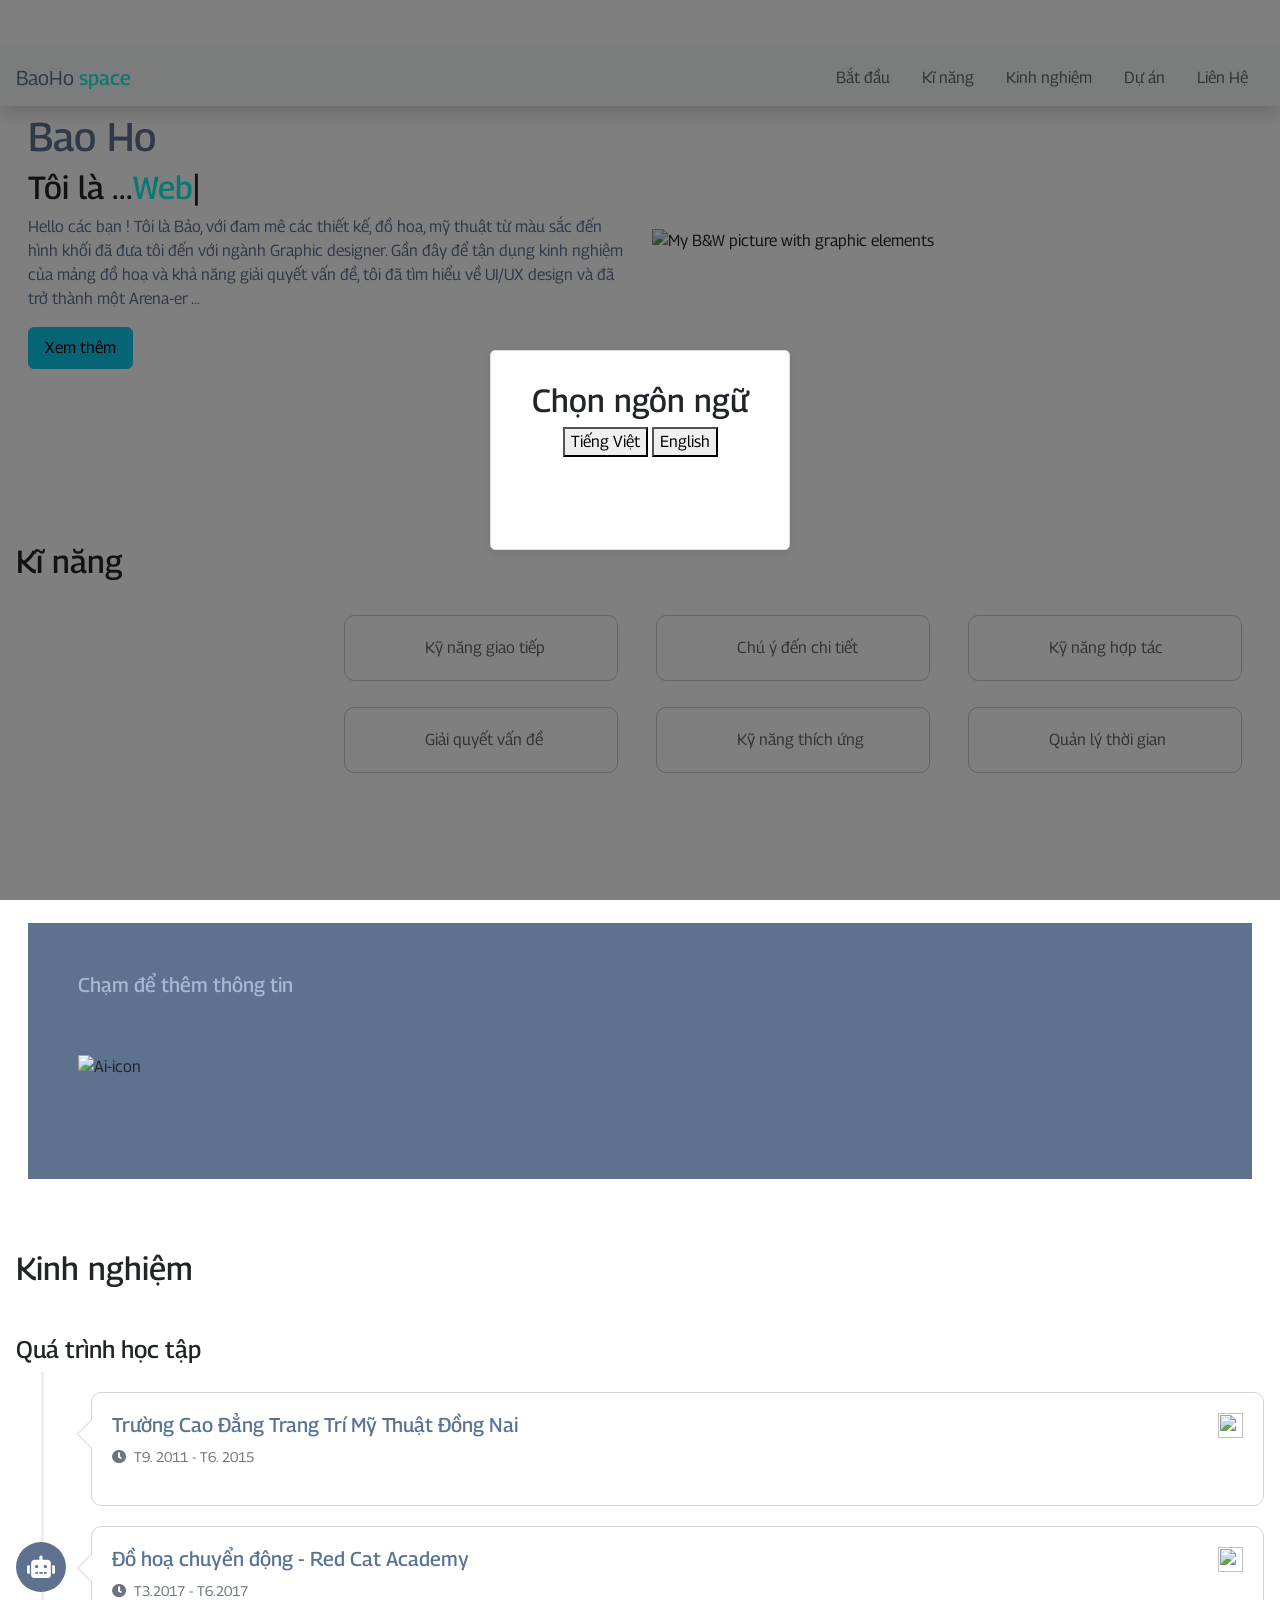
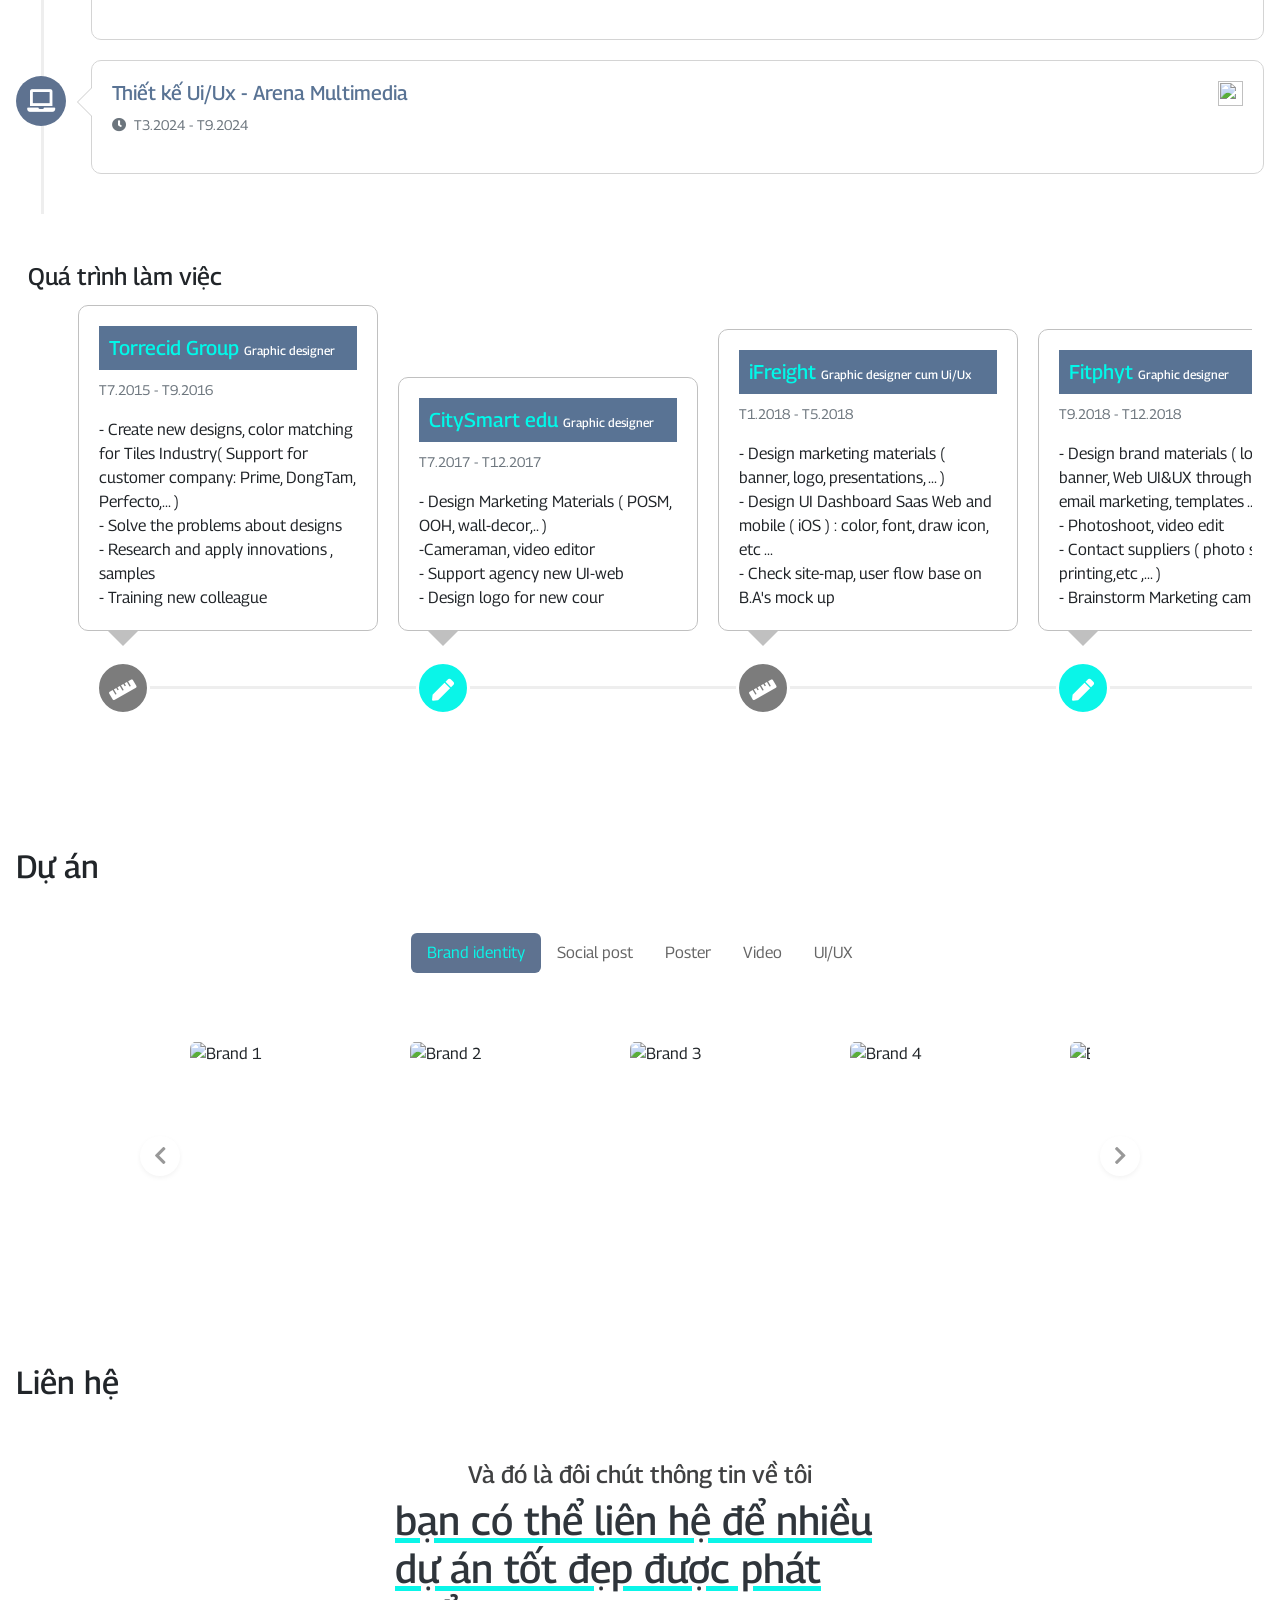
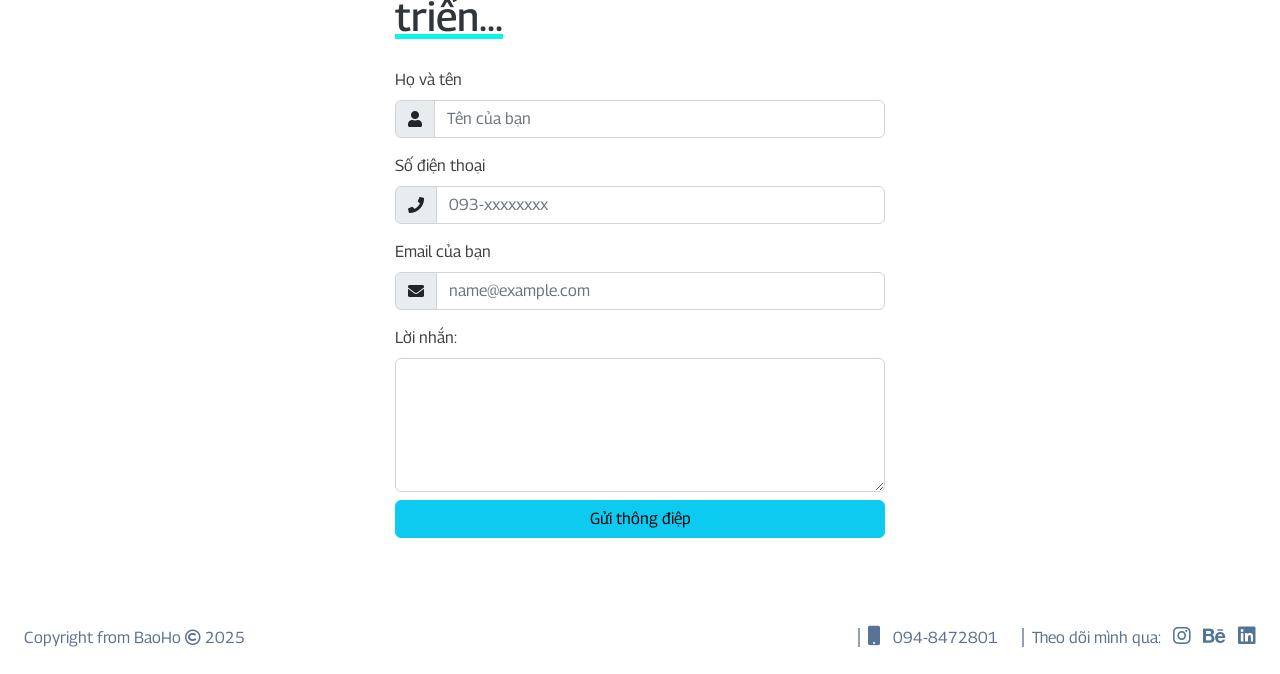
==== vi/index.html @ de410495 "Add files via upload" ====
<!doctype html>
<html>
<head>
<meta charset="UTF-8">
<title>BaoHo-Porfolio</title>
	<meta name="viewport" content="width=device-width, initial-scale=1">
	<link rel="stylesheet" href="/css/all.min.css">
	<link rel="stylesheet" href="/css/bootstrap.css">
	<link rel="stylesheet" href="/css/style-11.css">
	<link rel="stylesheet" href="/css/aos.css">
	<link rel="preconnect" href="https://fonts.googleapis.com">
<link rel="preconnect" href="https://fonts.gstatic.com" crossorigin>
<link href="https://fonts.googleapis.com/css2?family=Georama:ital,wght@0,100..900;1,100..900&display=swap" rel="stylesheet">
	<script src="js/bootstrap.bundle.min.js"></script>
	
</head>

<body style="padding-top:50px">
	<!---Pop-up Language--->
	<div id="language-popup-overlay" style="position: fixed; top: 0; left: 0; width: 100%; height: 100%; background-color: rgba(0, 0, 0, 0.5); z-index: 999; display:none;"></div>
	<div id="language-popup">
  <h2>Chọn ngôn ngữ</h2>
  <button onclick="loadContent('vi')">Tiếng Việt</button>
<button onclick="loadContent('en')">English</button>
</div>
 
	<div id="loading-animation" style="position: fixed; top: 50%; left: 50%; transform: translate(-50%, -50%); background-color: white; padding: 20px; border: 1px solid #ccc; box-shadow: 0 0 10px rgba(0, 0, 0, 0.2); z-index: 1001; display: none;">
    <img id="loading-media" src="video/Test-character-hi.gif" alt="Loading...">
  </div>
	
	<!---Phần Spyscrool--->
	<div id="main-content">
		<nav id="navbar-example2" class="navbar bg-light px-3 mb-3 fixed-top shadow">
  <a class="navbar-brand text-primary" href="#">BaoHo <span class="georama text-info">space</span></a>
  <ul class="nav nav-pills">
    <li class="nav-item">
      <a class="nav-link" href="#scrollspyHeading1">Bắt đầu</a>
    </li>
    <li class="nav-item">
      <a class="nav-link" href="#scrollspyHeading2">Kĩ năng</a>
    </li>
	   <li class="nav-item">
      <a class="nav-link" href="#scrollspyHeading3">Kinh nghiệm</a>
    </li> <li class="nav-item">
      <a class="nav-link" href="#scrollspyHeading4">Dự án</a>
    </li> <li class="nav-item">
      <a class="nav-link" href="#scrollspyHeading5">Liên Hệ</a>
    </li>
    
  </ul>
</nav>
<div data-bs-spy="scroll" data-bs-target="#navbar-example2" data-bs-root-margin="0px 0px -40%" data-bs-smooth-scroll="true" class="scrollspy-example bg-body-tertiary p-3 rounded-2" tabindex="0">
  <h2 id="scrollspyHeading1">Bắt đầu</h2>
  <section class="gt">
	<div class="container-fluid">
	 <div class="row d-flex align-items-center">
		
		 <div class="col-12 col-sm-12 col-md-6 col-lg-6 col-xl-6 intro">
		 <h1 class="text-primary">Bao Ho</h1>
			<h2><span class="georama">Tôi là ...</span><span class="element text-info"></span></h2>
			<p class="text-primary">Hello các bạn ! Tôi là Bảo, với đam mê các thiết kế, đồ hoạ, mỹ thuật từ màu sắc đến hình khối đã đưa tôi đến với ngành Graphic designer. Gần đây để tận dụng kinh nghiệm của mảng đồ hoạ và khả năng giải quyết vấn đề, tôi đã tìm hiểu về UI/UX design và đã trở thành một Arena-er ...&nbsp;</p>
			<button id="demo" class="btn btn-info px-3 py-2 ">Xem thêm</button>
			 <button id="demo1" class="btn btn-primary hide">
  <span class="spinner-border spinner-border-sm"></span>
  Chờ chút ... xíuuuu!
</button>
		 </div>
		 
		  <div class="col-12 col-sm-12 col-md-6 col-lg-6 col-xl-6">
		 <img id="myAva" src="../images/My avatar.png" alt="My B&W picture with graphic elements" class="img-fluid">
		 </div>
		
		
		</div> 
	 </div>
	 
	</section>
 
<h2 id="scrollspyHeading2">Kĩ năng</h2>
  <section class="bg-">
	<div class="container-fluid">
	  <div class="row">
	  <div class="col-12 col-sm-12 col-md-3 col-lg-3 col-xl-3">
		  <div class="knm-icon">
		  <img src="../images/SVG/KyNangMem-1_1@2x.png" alt="" style="position: absolute;left: 60px; margin-top:50px; z-index:100"  class="ani1">
		  <img src="../images/SVG/KyNangMem-2@2x.png" alt="" style="position: absolute; left:40px;margin-top:20px; z-index:90" class="ani2">
		<img src="../images/SVG/KyNangMem-3@2x.png" alt="" style="position: absolute; left:30px; margin-top:10px; z-index:80" class="ani3">
			  <img src="../images/SVG/KyNangMem-4@2x.png" alt="" style="position: absolute; left:20px; z-index:70" class="ani4"> 
		  </div>
		  </div>
		 <div class="col-12 col-sm-12 col-md-9 col-lg-9 col-xl-9">
		 <div class="row skill">
			 <div class="col-6 col-sm-6 col-md-4 col-lg-4 col-xl-4 pt-3 ps-3">
		
			<div class="soft1">
			<img src="../images/SVG/icons8-communication-100.png" alt="" style=" width:60px; padding-right:20px"> 
			<p> Kỹ năng giao tiếp</p>
			 </div>
	  </div>
		
			 <div class="col-6 col-sm-6 col-md-4 col-lg-4 col-xl-4 pt-3 ps-3">
		
			<div class="soft1">
			<img src="../images/SVG/icons8-more-details-100.png" alt="" style=" width:60px; height:auto; padding-right:20px"> 
			<p> Chú ý đến chi tiết</p>
			 </div>
	  </div>
	 
		 <div class="col-6 col-sm-6 col-md-4 col-lg-4 col-xl-4 pt-3 ps-3">
		
			<div class="soft1">
			<img src="../images/SVG/icons8-collaboration-100.png" alt="" style=" width:60px; height:auto; padding-right:20px"> 
			<p> Kỹ năng hợp tác</p>
			 </div>
	  </div>
		
			 	 <div class="col-6 col-sm-6 col-md-4 col-lg-4 col-xl-4 pt-3 ps-3">
		
			<div class="soft1">
			<img src="../images/SVG/icons8-problem-solving-skills-100.png" alt="" style=" width:60px; height:auto; padding-right:20px"> 
			<p> Giải quyết vấn đề</p>
			 </div>
	  </div>
		
			 	 <div class="col-6 col-sm-6 col-md-4 col-lg-4 col-xl-4 pt-3 ps-3">
		
			<div class="soft1">
			<img src="../images/SVG/icons8-update-100.png" alt="" style=" width:60px; height:auto; padding-right:20px"> 
			<p> Kỹ năng thích ứng</p>
			 </div>
	  </div>
		
			 	 <div class="col-6 col-sm-6 col-md-4 col-lg-4 col-xl-4 pt-3 ps-3">
		
			<div class="soft1">
			<img src="../images/SVG/icons8-time-management-100.png" alt="" style=" width:60px; height:auto; padding-right:20px"> 
			<p> Quản lý thời gian</p>
			 </div>
	  </div>
	  </div>
	  </div>
		</div>
		
		 
		<div class="knc-icon">
	<img src="../images/SVG/Knc-1.png" alt="" style="position:absolute; right:60px; z-index:100; margin-top:50px" class="ani5">
			 <img src="../images/SVG/Knc-2.png" alt="" style="position:absolute; right:50px; z-index:90; margin-top:20px" class="ani6">
			<img src="../images/SVG/Knc-3.png" alt="" style="position:absolute; right:40px; z-index:80; margin-top:10px" class="ani7">
			<img src="../images/SVG/Knc-4.png" alt="" style="position:absolute; right:30px; z-index:70;" class="ani8">
			</div>
		
		<div class="bg-primary hardskill">
		<div class="row knc6">
	<h5 style="color:#A6B9D1">Chạm để thêm thông tin</h5>
			
			<div class="col-12 col-sm-6 col-md-4 col-lg-4 col-xl-2">
			<div class="knc-1">
				<img src="../images/SVG/Hard-1@.png" alt="Ai-icon">	
				<div class="knc-per">
			<p class="text-light">Adobe Illustrator</p>
			<p class="text-info"><span style="font-size:2em" class="counter text-info" data-counter-time="500" data-counter-delay="10"> 60 </span>%</p>
				</div>
				</div>
			</div>
			
			<div class="col-12 col-sm-6 col-md-4 col-lg-4 col-xl-2 knc-1">
			<img src="../images/SVG/Hard-2.png" alt="">	
				<div class="knc-per">
			<p class="text-light">Adobe Photoshop</p>
			<p class="text-info"><span style="font-size:2em" class="counter text-info" data-counter-time="500" data-counter-delay="10"> 70 </span>%</p>
				</div>
			</div>
			
			<div class="col-12 col-sm-6 col-md-4 col-lg-4 col-xl-2 knc-1">
			<img src="../images/SVG/Hard-3.png" alt="">	
				<div class="knc-per">
			<p class="text-light">Adobe After Effect</p>
			<p class="text-info"><span style="font-size:2em" class="counter text-info" data-counter-time="500" data-counter-delay="10"> 50 </span>%</p>
				</div>
			</div>
			
			<div class="col-12 col-sm-6 col-md-4 col-lg-4 col-xl-2 knc-1">
			<img src="../images/SVG/Hard-4.png" alt="">	
				<div class="knc-per">
			<p class="text-light">Adobe DreamWeaver</p>
			<p class="text-info"><span style="font-size:2em" class="counter text-info" data-counter-time="500" data-counter-delay="10"> 60 </span>%</p>
				</div>
			</div>
			
			<div class="col-12 col-sm-6 col-md-4 col-lg-4 col-xl-2 knc-1">
			<img src="../images/SVG/hard-5.png" alt="">	
				<div class="knc-per">
			<p class="text-light">Figma</p>
			<p class="text-info"><span style="font-size:2em" class="counter text-info" data-counter-time="500" data-counter-delay="10"> 60 </span>%</p>
				</div>
			</div>
			
			<div class="col-12 col-sm-6 col-md-4 col-lg-4 col-xl-2 knc-1">
			<img src="../images/SVG/Hard-6.png" alt="">	
				<div class="knc-per">
			<p class="text-light">HTML/CSS</p>
			<p class="text-info"><span style="font-size:2em" class="counter text-info" data-counter-time="500" data-counter-delay="10"> 60 </span>%</p>
				</div>
			</div>
			
		
			
			</div>
			
			
			
			
			
			
			</div>
		</div>
		
		
		</section>
  
	<h2 id="scrollspyHeading3">Kinh nghiệm</h2>
  <section class="my-5">

	  <div class="contacontainer-fluid">
		  	<h4>Quá trình học tập</h4>
    <ul class="timeline">
        <li>
          <div class="timeline-badge bg-primary" data-aos="fade-up" data-aos-duration="1500" ><i class="fas fa-user-graduate"></i></div>
          <div class="timeline-panel" data-aos="fade-up" data-aos-duration="1500"  >
            <div class="timeline-heading">
              <div class="d-flex justify-content-between">
				<h5 class="timeline-title">Trường Cao Đẳng Trang Trí Mỹ Thuật Đồng Nai</h5>
				  <img src="../images/SVG/icons8-down-button-100.png" alt="" style="width: 25px;height: 25px">
				</div>
              <p><small class="text-muted"><i class="fas fa-clock"></i> &nbsp;T9. 2011 - T6. 2015</small></p>
            </div>
            <div class="timeline-body">
             <div class="hocvan-hide">
				<img src="../images/Hoc-van-1.jpeg" alt="" style="width:250px; height: auto"><p style="margin-left: 10px">Khóa học Thiết kế Nội thất tại Cao đẳng Mỹ thuật Trang trí Đồng Nai đã trang bị cho tôi kiến thức nền tảng và kỹ năng thực tiễn. Tôi thành thạo phần mềm chuyên dụng, hiểu rõ nguyên lý thiết kế và quy trình thi công. Đặc biệt, tôi rèn luyện được tư duy sáng tạo và khả năng làm việc nhóm, điều rất cần thiết cho công việc sau này.</p>
				</div> 
            </div>
          </div>
        </li>
       
		 <li data-aos="fade-up" data-aos-duration="1500" data-aos-delay="300">
          <div class="timeline-badge bg-primary " ><i class="fas fa-robot"></i></div>
          <div class="timeline-panel">
            <div class="timeline-heading">
              <div class="d-flex justify-content-between">
				<h5 class="timeline-title">Đồ hoạ chuyển động - Red Cat Academy</h5>
				  <img src="../images/SVG/icons8-down-button-100.png" alt="" style="width: 25px;height: 25px">
				</div>
              <p><small class="text-muted"><i class="fas fa-clock"></i> &nbsp;T3.2017 - T6.2017</small></p>
            </div>
            <div class="timeline-body">
             <div class="hocvan-hide">
				<img src="../images/Hoc-van-2.jpg" alt="" style="width:250px; height: auto"><p style="margin-left: 10px">Khóa học Motion Graphics tại Red Cat Academy đã trang bị cho tôi kỹ năng After Effects và nguyên tắc thiết kế chuyển động. Tôi học được cách tạo hoạt hình mượt mà, hiệu ứng ấn tượng và biên tập video chuyên nghiệp. Khóa học giúp tôi phát triển tư duy sáng tạo, chuẩn bị tốt cho ngành Motion Graphics.</p>
				</div> 
            </div>
          </div>
        </li>
		
		<li data-aos="fade-up" data-aos-duration="1500" data-aos-delay="600">
          <div class="timeline-badge bg-primary "><i class="fas fa-laptop"></i></div>
          <div class="timeline-panel">
            <div class="timeline-heading">
              <div class="d-flex justify-content-between">
				<h5 class="timeline-title">Thiết kế Ui/Ux - Arena Multimedia</h5>
				  <img src="../images/SVG/icons8-down-button-100.png" alt="" style="width: 25px;height: 25px">
				</div>              <p><small class="text-muted"><i class="fas fa-clock"></i> &nbsp;T3.2024 - T9.2024</small></p>
            </div>
            <div class="timeline-body">
             <div class="hocvan-hide">
				<img src="../images/Hoc-van-3.webp" alt="" style="width:250px; height: auto"><p style="margin-left: 10px">Khóa UI/UX 6 tháng tại Arena Multimedia rất đáng trải nghiệm. Đặc biệt, lớp HTML cơ bản của thầy Trí thực sự ấn tượng. Thầy giảng dạy dễ hiểu, từ người mới cũng nắm bắt được. Thầy nhiệt tình giải đáp thắc mắc và tạo không khí học tập thoải mái. Nhờ thầy, tôi có nền tảng HTML vững chắc, tự tin hơn với các môn UI/UX sau này. Cảm ơn thầy Trí và Arena!</p>
				</div> 
            </div>
          </div>
        </li>

    </ul>
</div>
	  
	  <div class="container-fluid my-5">
	  <h4>Quá trình làm việc</h4>
		  
		  <p class="text-muted qtlv">( Trượt để thêm nội dụng )</p>
		  
		  	<div class="row" data-aos="fade-left" data-aos-duration="1500" data-aos-delay="300">
				<div class="col-md-12">
					
					<div style="display:inline-block;width:100%;min-height:400px; overflow-y:auto;">
					<ul class="timeline1 timeline-horizontal1">
						<li class="timeline-item1">
							<div class="timeline-badge1 dark"><i class="fas fa-ruler"></i></div>
							<div class="timeline-panel1">
								<div class="timeline-heading1">
									<h5 class="timeline-title1">Torrecid Group <span style="color:white;font-size: 0.6em">Graphic designer</span></h5>
									<p><small class="text-secondary"><i class="glyphicon glyphicon-leaf badge-success"></i> T7.2015 - T9.2016</small></p>
								</div>
								<div class="timeline-body1">
									<p>- Create new designs, color matching for Tiles Industry( Support for customer company: Prime, DongTam, Perfecto,... )<br>

- Solve the problems about designs <br>

- Research and apply innovations , samples<br>

- Training new colleague </p>
								</div>
							</div>
						</li>
						
					<li class="timeline-item1">
							<div class="timeline-badge1 bg-info"><i class="fas fa-pen"></i></div>
							<div class="timeline-panel1">
								<div class="timeline-heading1">
									<h5 class="timeline-title1">CitySmart edu&nbsp;<span style="color:white;font-size: 0.6em">Graphic designer</span></h5>
									<p><small class="text-secondary"><i class="glyphicon glyphicon-leaf badge-success"></i>T7.2017 - T12.2017</small></p>
								</div>
								<div class="timeline-body1">
									<p>- Design Marketing Materials ( POSM, OOH, wall-decor,.. )<br>-Cameraman, video editor<br> - Support agency new UI-web <br>
								    - Design logo for new cour</p>
								</div>
							</div>
						</li>
						
						<li class="timeline-item1">
							<div class="timeline-badge1 dark"><i class="fas fa-ruler"></i></div>
							<div class="timeline-panel1">
								<div class="timeline-heading1">
									<h5 class="timeline-title1">iFreight <span style="color:white;font-size: 0.6em">Graphic designer cum Ui/Ux</span></h5>
									<p><small class="text-secondary"><i class="glyphicon glyphicon-leaf badge-success"></i> T1.2018 - T5.2018</small></p>
								</div>
								<div class="timeline-body1">
									<p>- Design marketing materials ( banner, logo, presentations, ... )<br> 
- Design UI Dashboard Saas Web and mobile ( iOS ) : color, font, draw icon, etc ... <br>
										- Check site-map, user flow base on B.A's mock up
</p>
								</div>
							</div>
						</li>
						
					<li class="timeline-item1">
							<div class="timeline-badge1 bg-info"><i class="fas fa-pen"></i></div>
							<div class="timeline-panel1">
								<div class="timeline-heading1">
									<h5 class="timeline-title1">Fitphyt&nbsp;<span style="color:white;font-size: 0.6em">Graphic designer</span></h5>
									<p><small class="text-secondary"><i class="glyphicon glyphicon-leaf badge-success"></i>T9.2018 - T12.2018</small></p>
							  </div>
								<div class="timeline-body1">
									<p>- Design brand materials ( logo, banner, Web UI&amp;UX through Shopify , email marketing, templates ... ) <br> - Photoshoot, video edit<br> - Contact suppliers ( photo studio, printing,etc ,... )<br> - Brainstorm Marketing campaign</p>
								</div>
							</div>
						</li>
						
						<li class="timeline-item1">
							<div class="timeline-badge1 dark"><i class="fas fa-ruler"></i></div>
							<div class="timeline-panel1">
							  <div class="timeline-heading1">
								<h5 class="timeline-title1">Spoon Radio Vn <span style="color:white;font-size: 0.6em">Creative designer</span></h5>
								  <p><small class="text-secondary"><i class="glyphicon glyphicon-leaf badge-success"></i> T12.2018 - T1.2019</small></p>
								</div>
								<div class="timeline-body1">
									<p>- Design Social Media posts ( FB, Insta, Youtube,... ) Draw illustrators <br>- Edit videos and motion graphics <br> - Event's Materials designs
                                  </p>
								</div>
							</div>
						</li>
						
					<li class="timeline-item1">
							<div class="timeline-badge1 bg-info"><i class="fas fa-pen"></i></div>
							<div class="timeline-panel1">
								<div class="timeline-heading1">
									<h5 class="timeline-title1">Wellwise Pharma&nbsp;<span style="color:white;font-size: 0.6em">Graphic designer</span></h5>
									<p><small class="text-secondary"><i class="glyphicon glyphicon-leaf badge-success"></i>T2.2019 - T12.2019</small></p>
							  </div>
								<div class="timeline-body1">
									<p>- Design Social Media posts, daily posts, banner,  covers, etc ... 
( FB, Youtube, website, e-commerce sites ... ) <br>
- Marketing materials ( street banners, store banners ,... )</p>
								</div>
							</div>
						</li>
						
						<li class="timeline-item1">
							<div class="timeline-badge1 dark"><i class="fas fa-ruler"></i></div>
							<div class="timeline-panel1">
							  <div class="timeline-heading1">
								<h5 class="timeline-title1">Galaxy English Center <span style="color:white;font-size: 0.6em">Graphic designer</span></h5>
								  <p><small class="text-secondary"><i class="glyphicon glyphicon-leaf badge-success"></i> T7.2024 - T12.2024</small></p>
								</div>
								<div class="timeline-body1">
								  <p>- Design Social Media posts&nbsp;</p>
									<p>- Design POSM, leaflet, wall-decor, ...&nbsp;&nbsp; <br>
									  - Cameraman ( photo, video )&nbsp; </p>
                                </div>
							</div>
						</li>
						
						</ul>
				</div>
				</div>
			</div>
	  
	  
	  </div>
	  
	</section>
  
	
<h2 id="scrollspyHeading4">Dự án</h2>
  <section class=" mt-5">
	  <div class="proj">
	  <ul class="nav nav-pills my-3 justify-content-center" id="pills-tab" role="tablist">
  <li class="nav-item" role="presentation">
    <button class="nav-link active" id="pills-home-tab" data-bs-toggle="pill" data-bs-target="#pills-home" type="button" role="tab" aria-controls="pills-home" aria-selected="true">Brand identity</button>
  </li>
  <li class="nav-item" role="presentation">
    <button class="nav-link" id="pills-profile-tab" data-bs-toggle="pill" data-bs-target="#pills-profile" type="button" role="tab" aria-controls="pills-profile" aria-selected="false">Social post</button>
  </li>
  <li class="nav-item" role="presentation">
    <button class="nav-link" id="pills-contact-tab" data-bs-toggle="pill" data-bs-target="#pills-contact" type="button" role="tab" aria-controls="pills-contact" aria-selected="false">Poster</button>
  </li>
  <li class="nav-item" role="presentation">
    <button class="nav-link" id="pills-disabled-tab" data-bs-toggle="pill" data-bs-target="#pills-disabled" type="button" role="tab" aria-controls="pills-disabled" aria-selected="false">Video</button>
  </li>
		   <li class="nav-item" role="presentation">
    <button class="nav-link" id="pills-uiux-tab" data-bs-toggle="pill" data-bs-target="#pills-uiux" type="button" role="tab" aria-controls="pills-uiux" aria-selected="false">UI/UX</button>
  </li>
</ul>
<div class="tab-content mt-5" id="pills-tabContent">
  <div class="tab-pane fade show active" id="pills-home" role="tabpanel" aria-labelledby="pills-home-tab" tabindex="0">
	 <!-- Phần brand identity -->
    <div class="carousel-section">
        <div class="carousel-container">
            <!-- Nút điều hướng trái -->
            <button class="btn btn-link carousel-control-prev" type="button" data-slide="prev">
                <i class="fas fa-chevron-left"></i>
            </button>

            <!-- Carousel -->
            <div id="brandCarousel" class="carousel"> <!-- UNIQUE ID -->
                <div class="carousel-inner">
                    <div class="thumbnails-wrapper">
                        <!-- Thumbnail 1 -->
                        <div class="col">
                            <div class="thumbnail-container">
                                <img src="../images/brand-1.png" alt="Brand 1"> <!-- Change Path -->
                                <div class="overlay">
                                    <!-- Use <a> tag for link -->
                                    <a href="https://www.behance.net/gallery/129151773/Active-One-fashion-brand" target="_blank" class="btn btn-light view-link-btn">Xem thêm</a>
                                </div>
                            </div>
                        </div>
                        <!-- Thumbnail 2 -->
                        <div class="col">
                            <div class="thumbnail-container">
                                <img src="../images/brand-2.png" alt="Brand 2"> <!-- Change Path -->
                                <div class="overlay">
                                     <a href="https://www.behance.net/gallery/92268729/Ratatouis-Restaurant-Branding-UI-desktop" target="_blank" class="btn btn-light view-link-btn">Xem thêm</a>
                                </div>
                            </div>
                        </div>
                        <!-- Thumbnail 3 -->
                        <div class="col">
                            <div class="thumbnail-container">
                                <img src="../images/brand-3.png" alt="Brand 3"> <!-- Change Path -->
                                <div class="overlay">
                                     <a href="https://www.behance.net/gallery/77611503/CHUN-XI-AN-NAM-SAUCE" target="_blank" class="btn btn-light view-link-btn">Xem thêm</a>
                                </div>
                            </div>
                        </div>
						
						 <div class="col">
                            <div class="thumbnail-container">
                                <img src="../images/brand-4.png" alt="Brand 4"> <!-- Change Path -->
                                <div class="overlay">
                                     <a href="https://www.behance.net/gallery/68074627/OBP_Brand" target="_blank" class="btn btn-light view-link-btn">Xem thêm</a>
                                </div>
                            </div>
                        </div>
						
						 <div class="col">
                            <div class="thumbnail-container">
                                <img src="../images/brand-5.png" alt="Brand 5"> <!-- Change Path -->
                                <div class="overlay">
                                     <a href="https://www.behance.net/gallery/59177629/Son-Tra-Green-Tea-Brand-Identity" target="_blank" class="btn btn-light view-link-btn">Xem thêm</a>
                                </div>
                            </div>
                        </div>
                    </div><!-- /.thumbnails-wrapper -->
                </div><!-- /.carousel-inner -->
            </div><!-- /#brandCarousel -->

            <!-- Indicator Dots -->
            <div class="carousel-indicators custom-indicators">
                <button type="button" data-bs-target="#brandCarousel" data-slide-to-index="0" class="active"></button>
                <button type="button" data-bs-target="#brandCarousel" data-slide-to-index="1"></button>
                <button type="button" data-bs-target="#brandCarousel" data-slide-to-index="2"></button>
				<button type="button" data-bs-target="#brandCarousel" data-slide-to-index="3"></button>
				<button type="button" data-bs-target="#brandCarousel" data-slide-to-index="4"></button>
            </div>

            <!-- Nút điều hướng phải -->
            <button class="btn btn-link carousel-control-next" type="button" data-slide="next">
                <i class="fas fa-chevron-right"></i>
            </button>
        </div><!-- /.carousel-container -->
    </div><!-- /.carousel-section -->
</div><!-- /.tab-pane -->


	
  <div class="tab-pane fade" id="pills-profile" role="tabpanel" aria-labelledby="pills-profile-tab" tabindex="0">
	  
	  <!-- Phần Social Post -->
<div class="carousel-section">
    <div class="carousel-container">
        <!-- Nút điều hướng trái -->
        <button class="btn btn-link carousel-control-prev" type="button" data-slide="prev">
            <i class="fas fa-chevron-left"></i> <!-- Sử dụng Font Awesome -->
        </button>

        <!-- Carousel -->
        <div id="SocialCarousel" class="carousel">
            <div class="carousel-inner">
                 <div class="thumbnails-wrapper">
                    <!-- Thumbnail 1 -->
                    <div class="col">
                        <div class="thumbnail-container">
                            <img src="../images/social-post-1.jpg" alt="SocialPost 1">
                            <div class="overlay">
                                <button class="btn btn-light view-btn" data-img="../images/social-post-1.jpg">Xem thêm</button>
                            </div>
                        </div>
                    </div>
                    <!-- Thumbnail 2 -->
                    <div class="col">
                        <div class="thumbnail-container">
                            <img src="../images/social-post-2.jpg" alt="SocialPost 2">
                            <div class="overlay">
                                <button class="btn btn-light view-btn" data-img="../images/social-post-2.jpg">Xem thêm</button>
                            </div>
                        </div>
                    </div>
                    <!-- Thumbnail 3 -->
                    <div class="col">
                        <div class="thumbnail-container">
                            <img src="../images/social-post-3.jpg" alt="SocialPostr 3">
                            <div class="overlay">
                                <button class="btn btn-light view-btn" data-img="../images/social-post-3.jpg">Xem thêm</button>
                            </div>
                        </div>
                    </div>
                    <!-- Thumbnail 4 -->
                    <div class="col">
                        <div class="thumbnail-container">
                            <img src="../images/social-post-4.jpg" alt="SocialPost 4">
                            <div class="overlay">
                                <button class="btn btn-light view-btn" data-img="../images/social-post-4.jpg">Xem thêm</button>
                            </div>
                        </div>
                    </div>
                    <!-- Thumbnail 5 -->
                    <div class="col">
                        <div class="thumbnail-container">
                            <img src="../images/social-post-5.jpg" alt="SocialPost 5">
                            <div class="overlay">
                                <button class="btn btn-light view-btn" data-img="../images/social-post-5.jpg">Xem thêm</button>
                            </div>
                        </div>
                    </div>
					 
					 <!-- Thumbnail 6 -->
                    <div class="col">
                        <div class="thumbnail-container">
                            <img src="../images/social-post-6.jpg" alt="SocialPost 6">
                            <div class="overlay">
                                <button class="btn btn-light view-btn" data-img="../images/social-post-6.jpg">Xem thêm</button>
                            </div>
                        </div>
                    </div>
                    <!-- Thumbnail 7 -->
                    <div class="col">
                        <div class="thumbnail-container">
                            <img src="../images/social-post-7.jpg" alt="SocialPost 7">
                            <div class="overlay">
                                <button class="btn btn-light view-btn" data-img="../images/social-post-7.jpg">Xem thêm</button>
                            </div>
                        </div>
                    </div>
                    <!-- Thumbnail 8 -->
                    <div class="col">
                        <div class="thumbnail-container">
                            <img src="../images/social-post-8.jpg" alt="SocialPostr 8">
                            <div class="overlay">
                                <button class="btn btn-light view-btn" data-img="../images/social-post-8.jpg">Xem thêm</button>
                            </div>
                        </div>
                    </div>
                    <!-- Thumbnail 9 -->
                    <div class="col">
                        <div class="thumbnail-container">
                            <img src="../images/social-post-9.jpg" alt="SocialPost 9">
                            <div class="overlay">
                                <button class="btn btn-light view-btn" data-img="../images/social-post-9.jpg">Xem thêm</button>
                            </div>
                        </div>
                    </div>
                    <!-- Thumbnail 10 -->
                    <div class="col">
                        <div class="thumbnail-container">
                            <img src="../images/social-post-10.jpg" alt="SocialPost 10">
                            <div class="overlay">
                                <button class="btn btn-light view-btn" data-img="../images/social-post-10.jpg">Xem thêm</button>
                            </div>
                        </div>
                    </div>
                   
                    <!-- Thêm các thumbnail khác nếu cần -->
                 </div>
            </div>
        </div>


        <!-- Indicator Dots -->
        <div class="carousel-indicators custom-indicators">
            <button type="button" data-bs-target="#SocialCarousel" data-slide-to-index="0" class="active"></button>
            <button type="button" data-bs-target="#SocialCarousel" data-slide-to-index="1"></button>
            <button type="button" data-bs-target="#SocialCarousel" data-slide-to-index="2"></button>
            <button type="button" data-bs-target="#SocialCarousel" data-slide-to-index="3"></button>
            <button type="button" data-bs-target="#SocialCarousel" data-slide-to-index="4"></button>
			 <button type="button" data-bs-target="#SocialCarousel" data-slide-to-index="5"></button>
            <button type="button" data-bs-target="#SocialCarousel" data-slide-to-index="6"></button>
            <button type="button" data-bs-target="#SocialCarousel" data-slide-to-index="7"></button>
            <button type="button" data-bs-target="#SocialCarousel" data-slide-to-index="8"></button>
			  <button type="button" data-bs-target="#SocialCarousel" data-slide-to-index="9"></button>
        </div>

        <!-- Nút điều hướng phải -->
		
        <!-- Nút điều hướng phải -->
        <button class="btn btn-link carousel-control-next" type="button" data-slide="next">
            <i class="fas fa-chevron-right"></i> <!-- Sử dụng Font Awesome -->
        </button>
    </div>
</div>


	  
	  </div>
  <div class="tab-pane fade" id="pills-contact" role="tabpanel" aria-labelledby="pills-contact-tab" tabindex="0">
	<!-- phần Poster content -->
<!-- Phần poster -->
<div class="carousel-section">
    <div class="carousel-container">
        <!-- Nút điều hướng trái -->
        <button class="btn btn-link carousel-control-prev" type="button" data-slide="prev">
            <i class="fas fa-chevron-left"></i> <!-- Sử dụng Font Awesome -->
        </button>

        <!-- Carousel -->
        <div id="posterCarousel" class="carousel">
            <div class="carousel-inner">
                 <div class="thumbnails-wrapper">
                    <!-- Thumbnail 1 -->
                    <div class="col">
                        <div class="thumbnail-container">
                            <img src="../images/poster_1.png" alt="Poster 1">
                            <div class="overlay">
                                <button class="btn btn-light view-btn" data-img="../images/poster_1.png">Xem thêm</button>
                            </div>
                        </div>
                    </div>
                    <!-- Thumbnail 2 -->
                    <div class="col">
                        <div class="thumbnail-container">
                            <img src="../images/poster_2.jpg" alt="Poster 2">
                            <div class="overlay">
                                <button class="btn btn-light view-btn" data-img="../images/poster_2.jpg">Xem thêm</button>
                            </div>
                        </div>
                    </div>
                    <!-- Thumbnail 3 -->
                    <div class="col">
                        <div class="thumbnail-container">
                            <img src="../images/poster_3.jpg" alt="Poster 3">
                            <div class="overlay">
                                <button class="btn btn-light view-btn" data-img="../images/poster_3.jpg">Xem thêm</button>
                            </div>
                        </div>
                    </div>
                    <!-- Thumbnail 4 -->
                    <div class="col">
                        <div class="thumbnail-container">
                            <img src="../images/poster_4.jpg" alt="Poster 4">
                            <div class="overlay">
                                <button class="btn btn-light view-btn" data-img="../images/poster_4.jpg">Xem thêm</button>
                            </div>
                        </div>
                    </div>
                    <!-- Thumbnail 5 -->
                    <div class="col">
                        <div class="thumbnail-container">
                            <img src="../images/poster_5.jpg" alt="Poster 5">
                            <div class="overlay">
                                <button class="btn btn-light view-btn" data-img="../images/poster_5.jpg">Xem thêm</button>
                            </div>
                        </div>
                    </div>
                   
                    <!-- Thêm các thumbnail khác nếu cần -->
                 </div>
            </div>
        </div>


        <!-- Indicator Dots -->
        <div class="carousel-indicators custom-indicators">
            <button type="button" data-bs-target="#posterCarousel" data-slide-to-index="0" class="active"></button>
            <button type="button" data-bs-target="#posterCarousel" data-slide-to-index="1"></button>
            <button type="button" data-bs-target="#posterCarousel" data-slide-to-index="2"></button>
            <button type="button" data-bs-target="#posterCarousel" data-slide-to-index="3"></button>
            <button type="button" data-bs-target="#posterCarousel" data-slide-to-index="4"></button>
        </div>

        <!-- Nút điều hướng phải -->
		
        <!-- Nút điều hướng phải -->
        <button class="btn btn-link carousel-control-next" type="button" data-slide="next">
            <i class="fas fa-chevron-right"></i> <!-- Sử dụng Font Awesome -->
        </button>
    </div>
</div>



	  
	  </div>         
  <div class="tab-pane fade" id="pills-disabled" role="tabpanel" aria-labelledby="pills-disabled-tab" tabindex="0">
	
	<!-- Start div Video -->

    <div class="carousel-section">
        <div class="carousel-container">
            <!-- Nút điều hướng trái -->
            <button class="btn btn-link carousel-control-prev" type="button" data-slide="prev">
                <i class="fas fa-chevron-left"></i>
            </button>

            <!-- Carousel -->
            <div id="videoCarousel" class="carousel"> <!-- UNIQUE ID -->
                <div class="carousel-inner">
                    <div class="thumbnails-wrapper">
                        <!-- Thumbnail 1 -->
                        <div class="col">
                            <div class="thumbnail-container">
                                <img src="../images/video-01.jpg" alt="Video 1">
                                <div class="overlay">
                                    <button class="btn btn-light view-video-btn" data-youtube-url="https://www.youtube.com/embed/YUF1PNvb_cU?si=4gbesvvbCySzktk0">Xem Video</button>
                                </div>
                            </div>
                        </div>
                        <!-- Thumbnail 2 -->
                        <div class="col">
                            <div class="thumbnail-container">
                                <img src="../images/video-02.jpg" alt="Video 2">
                                <div class="overlay">
                                    <button class="btn btn-light view-video-btn" data-youtube-url="https://www.youtube.com/embed/7oOnEuU9sDI?si=sdJa5_qdvRc_AxaE">Xem Video</button>
                                </div>
                            </div>
                        </div>
                        <!-- Thumbnail 3 -->
                        <div class="col">
                            <div class="thumbnail-container">
                                <img src="../images/video-03.jpg" alt="Video 3">
                                <div class="overlay">
                                    <button class="btn btn-light view-video-btn" data-youtube-url="https://www.youtube.com/embed/4Wia8qS7SnU?si=m7GAg1isn0OQqtVJ">Xem Video</button>
                                </div>
                            </div>
                        </div>
                        <!-- Thumbnail 4 -->
                        <div class="col">
                            <div class="thumbnail-container">
                                <img src="../images/video-04.jpg" alt="Video 4">
                                <div class="overlay">
                                    <button class="btn btn-light view-video-btn" data-youtube-url="https://www.youtube.com/embed/8buBxiwFUrk?si=1DxcvB-a-MjizN1d">Xem Video</button>
                                </div>
                            </div>
                        </div>
                        <!-- Thumbnail 5 -->
                        <div class="col">
                            <div class="thumbnail-container">
                                <img src="../images/video-05.jpg" alt="Video 5">
                                <div class="overlay">
                                    <button class="btn btn-light view-video-btn" data-youtube-url="https://www.youtube.com/embed/xLxSptlUb5M?si=UgOhwqoPxv-Uuycg">Xem Video</button>
                                </div>
                            </div>
                        </div>
                        <!-- Thumbnail 6 -->
                        <div class="col">
                            <div class="thumbnail-container">
                                <img src="../images/video-6.png" alt="Video 6">
                                <div class="overlay">
                                    <button class="btn btn-light view-video-btn" data-youtube-url="https://www.youtube.com/embed/MOsYpiNdnnI?si=Wh-MxGS-InNsQvB6">Xem Video</button>
                                </div>
                            </div>
                        </div>
                        <!-- Thumbnail 7 -->
                        <div class="col">
                            <div class="thumbnail-container">
                                <img src="../images/video-07.jpg" alt="Video 7">
                                <div class="overlay">
                                    <button class="btn btn-light view-video-btn" data-youtube-url="https://www.youtube.com/embed/VYeqkmKd2sg?si=xeCmIhhFNzS1O2Xg">Xem Video</button>
                                </div>
                            </div>
                        </div>
                    </div><!-- /.thumbnails-wrapper -->
                </div><!-- /.carousel-inner -->
            </div><!-- /#videoCarousel -->

            <!-- Indicator Dots (Ensure there are 7) -->
            <div class="carousel-indicators custom-indicators">
                <button type="button" data-bs-target="#videoCarousel" data-slide-to-index="0" class="active"></button>
                <button type="button" data-bs-target="#videoCarousel" data-slide-to-index="1"></button>
                <button type="button" data-bs-target="#videoCarousel" data-slide-to-index="2"></button>
                <button type="button" data-bs-target="#videoCarousel" data-slide-to-index="3"></button>
                <button type="button" data-bs-target="#videoCarousel" data-slide-to-index="4"></button>
                <button type="button" data-bs-target="#videoCarousel" data-slide-to-index="5"></button>
                <button type="button" data-bs-target="#videoCarousel" data-slide-to-index="6"></button>
            </div>

            <!-- Nút điều hướng phải -->
            <button class="btn btn-link carousel-control-next" type="button" data-slide="next">
                <i class="fas fa-chevron-right"></i>
            </button>
        </div><!-- /.carousel-container -->
    </div><!-- /.carousel-section -->
</div><!-- /.tab-pane -->

<!-- Add This NEW Modal for Videos (Place near end of body, like the image modal) -->
<div class="modal fade" id="videoModal" tabindex="-1" aria-labelledby="videoModalLabel" aria-hidden="true">
  <div class="modal-dialog modal-lg modal-dialog-centered"> <!-- Larger, centered -->
    <div class="modal-content" style="background-color: black;"> <!-- Black background -->
      <div class="modal-header border-0">
        <button type="button" class="btn-close btn-close-white" data-bs-dismiss="modal" aria-label="Close"></button>
      </div>
      <div class="modal-body p-0">
        <!-- Responsive iframe container -->
        <div class="ratio ratio-16x9">
          <iframe id="youtubeIframe" src="" title="YouTube video player" frameborder="0" allow="accelerometer; autoplay; clipboard-write; encrypted-media; gyroscope; picture-in-picture; web-share" allowfullscreen></iframe>
        </div>
      </div>
    </div>
  </div>
</div>
	
	<!-- end div Video -->
	  
	<div class="tab-pane fade" id="pills-uiux" role="tabpanel" aria-labelledby="pills-uiux-tab" tabindex="0">
	  <!-- Phần Ui/UX --> 
		    <div class="carousel-section">
        <div class="carousel-container">
            <!-- Nút điều hướng trái -->
            <button class="btn btn-link carousel-control-prev" type="button" data-slide="prev">
                <i class="fas fa-chevron-left"></i>
            </button>

            <!-- Carousel -->
            <div id="UiUxCarousel" class="carousel"> <!-- UNIQUE ID -->
                <div class="carousel-inner">
                    <div class="thumbnails-wrapper">
                        <!-- Thumbnail 1 -->
                        <div class="col">
                            <div class="thumbnail-container">
                                <img src="../images/UiUx - 01.png" alt="UiUx 1"> <!-- Change Path -->
                                <div class="overlay">
                                    <!-- Use <a> tag for link -->
                                    <a href="https://www.behance.net/gallery/79286515/iOS-App-design-_-The-expose" target="_blank" class="btn btn-light view-link-btn">Xem thêm</a>
                                </div>
                            </div>
                        </div>
                        <!-- Thumbnail 2 -->
                        <div class="col">
                            <div class="thumbnail-container">
                                <img src="../images/UiUx - 02.png" alt="UiUx 2"> <!-- Change Path -->
                                <div class="overlay">
                                     <a href="https://many-products-550138.framer.app" target="_blank" class="btn btn-light view-link-btn">Xem thêm</a>
                                </div>
                            </div>
                        </div>
                        <!-- Thumbnail 3 -->
                        <div class="col">
                            <div class="thumbnail-container">
                                <img src="../images/UiUx - 03.png" alt="UiUx 3"> <!-- Change Path -->
                                <div class="overlay">
                                     <a href="https://fitphyt.com/en-us" target="_blank" class="btn btn-light view-link-btn">Xem thêm</a>
                                </div>
                            </div>
                        </div>
						
						 <div class="col">
                            <div class="thumbnail-container">
                                <img src="../images/UiUx - 04.png" alt="UiUx 4"> <!-- Change Path -->
                                <div class="overlay">
                                     <a href="https://www.behance.net/gallery/65514317/E-Freight-_-Application-Website" target="_blank" class="btn btn-light view-link-btn">Xem thêm</a>
                                </div>
                            </div>
                        </div>
						
						 <div class="col">
                            <div class="thumbnail-container">
                                <img src="../images/UiUx - 05.png" alt="UiUx 5"> <!-- Change Path -->
                                <div class="overlay">
                                     <a href="https://baoho-code.github.io/bai-8/" target="_blank" class="btn btn-light view-link-btn">Xem thêm</a>
                                </div>
                            </div>
                        </div>
                    </div><!-- /.thumbnails-wrapper -->
                </div><!-- /.carousel-inner -->
            </div><!-- /#brandCarousel -->

            <!-- Indicator Dots -->
            <div class="carousel-indicators custom-indicators">
                <button type="button" data-bs-target="#brandCarousel" data-slide-to-index="0" class="active"></button>
                <button type="button" data-bs-target="#brandCarousel" data-slide-to-index="1"></button>
                <button type="button" data-bs-target="#brandCarousel" data-slide-to-index="2"></button>
				<button type="button" data-bs-target="#brandCarousel" data-slide-to-index="3"></button>
				<button type="button" data-bs-target="#brandCarousel" data-slide-to-index="4"></button>
            </div>

            <!-- Nút điều hướng phải -->
            <button class="btn btn-link carousel-control-next" type="button" data-slide="next">
                <i class="fas fa-chevron-right"></i>
            </button>
        </div><!-- /.carousel-container -->
    </div><!-- /.carousel-section -->
</div><!-- /.tab-pane -->

</div>
		  </div>
	</section>
  
	<h2 id="scrollspyHeading5">Liên hệ</h2>
	
<section class="bg-lienhe">
	<img src="../images/SVG/Shape Holo@3x.png" class="lh-img1" alt="3d-donut" data-aos="fade-up" data-aos-duration="1000" data-aos-delay="100">
	<img src="../images/SVG/Shape Icon-2@.png" alt="3d-message" class="lh-img2" data-aos="fade-up" data-aos-duration="1000" data-aos-delay="200">
	<img src="../images/SVG/Shape Holo-3@.png" alt="3d-half-circle" class="lh-img3" data-aos="fade-up" data-aos-duration="1000" data-aos-delay="300">
	 <div class="row justify-content-center ">
	  <div class="col-12 col-sm-10 col-md-8 col-lg-6 col-xl-5 lienhe">
		  
		 <div class="d-flex justify-content-center flex-column text-center">
		<h4>Và đó là đôi chút thông tin về tôi </h4>
		 </div> 
		  
		   <h1 style="text-decoration-line:underline;text-decoration-color:#0af5e8; text-decoration-thickness: 5px; text-underline-offset:3px; color:#2F353B">bạn có thể liên hệ để 

nhiều dự án tốt đẹp được phát triển...</h1>
		  </div>
		 </div>
		
	<div class="row justify-content-center ">
	  <div class="col-12 col-sm-10 col-md-8 col-lg-6 col-xl-5 col-xxl-3 m-0 p-0">
	<form action="https://formsubmit.co/bhdesignn@gmail.com" class="lienhe2" method="POST">
   
		<div class="mb-2 p-0">
		<label for="HoVaTen" class="form-label">Họ và tên</label>
			<div class="input-group">
			<span class="input-group-text" ><i class="fas fa-user"></i></span>
  <input type="text" class="form-control" name="name" id="HoVaTen" placeholder="Tên của bạn" required>
			</div>
		</div>
		
		<div class="my-2">
		<label for="SoPhone" class="form-label">Số điện thoại</label>
			<div class="input-group">
			<span class="input-group-text" ><i class="fas fa-phone"></i></span>
  <input type="tel" class="form-control" name="phone" id="SoPhone" placeholder="093-xxxxxxxx">
			</div>
		</div>
		
		<div class="my-2">
		<label for="exampleFormControlInput1" class="form-label">Email của bạn</label>
			<div class="input-group">
			<span class="input-group-text" ><i class="fas fa-envelope"></i></span>
  <input type="email" class="form-control" name="email" id="exampleFormControlInput1" placeholder="name@example.com" required>
		</div>
		  </div>
  
<div class="my-2">
		<label for="comment" class="form-label">Lời nhắn:</label>
    <textarea class="form-control" rows="5" id="comment" name="message" required></textarea>
		</div>
	
    <button type="submit" class="btn btn-info">Gửi thông điệp</button>
</form>
		 
		 
		 </div>
	  </div> 
	
	</section>
	
		
  <div class="d-flex bd-highlight text-primary">
  <div class="p-2 flex-grow-1 bd-highlight">Copyright from BaoHo <span><i class="far fa-copyright"></i></span> 2025&nbsp;&nbsp;</div>
	  <div class="p-2  bd-highlight"><span class="sm-line mx-2"></span> <i class="fas fa-mobile fs-5 me-2" style="color: #597394"> </i> 094-8472801</div>
  <div class="p-2  bd-highlight social-net"> <span class="sm-line mx-2"></span>
	  Theo dõi mình qua:
	  <a href="https://www.instagram.com/bao_ho_/"><i class="fab fa-instagram fs-5 mx-2"></i></a>
		<a href="https://www.behance.net/baoho1993"><i class="fab fa-behance fs-5 me-2"></i></a>
	  <a href="https://www.linkedin.com/in/bao-ho-designn/"><i class="fab fa-linkedin fs-5"></i></a>
	</div>
		</div>
	
</div>
		</div><!-- Div cuối cùng Spyscroll -->
	
	<!-- Modal cho xem ảnh fullscreen -->
<div class="modal fade" id="imageModal" tabindex="-1">
    <div class="modal-dialog modal-fullscreen">
        <div class="modal-content">
            <div class="modal-header">
                <button type="button" class="btn-close" data-bs-dismiss="modal"></button>
            </div>
            <div class="modal-body">
                <img src="" id="fullscreenImage" class="img-fluid">
            </div>
        </div>
    </div>
</div>
	
	<script src="/js/jquery-3.6.0.min.js"></script>
	<script src="../js/pop-up-lang.js"></script>
	<script src="/js/jquery.waypoints.min.js"></script>
	<script src="/js/jquery.countup.js"></script>
	<script src="/js/aos.js"></script>
	<script src="/js/typed.js"></script>
	<script src="/js/control-type.js"></script>
</body>
</html>
---- css/style-11.css ----
@charset "UTF-8";
/* CSS Document */

.georama{
  font-family: "Georama", sans-serif;
  font-optical-sizing: auto;
  font-weight: 500;
  font-style: normal;
  font-variation-settings:
    "wdth" 100;
}
body{
	font-family:Georama;
	}
#main-content{filter: blur(10px) grayscale(100%);
  transition: filter 0.3s ease-in-out;}
#main-content.language-selected {
	filter: blur(0px) grayscale(0%); font-family:Georama;}
section{ 
width: 100%;
	min-height: 400px;
	margin-bottom:30px
}


#language-popup {
  position: fixed;
  top: 50%;
  left: 50%;
  transform: translate(-50%, -50%);
  background-color: white;
  padding: 30px;
  border: 1px solid #ddd;
  box-shadow: 0 2px 10px rgba(0, 0, 0, 0.1);
  border-radius: 5px;
  text-align: center;
  z-index: 1000;/* Đảm bảo pop-up nằm trên lớp phủ */
min-width:300px;
	min-height:200px;
}

#loading-animation {
  position: fixed;
  top: 50%;
  left: 50%;
  transform: translate(-50%, -50%);
  background-color: white;
  padding: 30px;
  border-radius: 8px;
  box-shadow: 0 4px 12px rgba(0, 0, 0, 0.15);
  z-index: 1001;
  display: none;
  text-align: center;
	filter: grayscale(0%);
}

#loading-animation img,
#loading-animation video {
  max-width: 300px; /* Tùy chỉnh kích thước tối đa */
  height: auto;
  display: block; /* Loại bỏ khoảng trắng thừa dưới hình ảnh/video */
  margin: 0 auto; /* Căn giữa */
	filter: grayscale(0%);
}

.nav .nav-item .nav-link{ color:#666666 }

.nav .nav-item .nav-link.active{ color: rgba(10,245,232,1.00); background-color: rgba(94,114,144,1.00)
}
.navbar-nav .nav-link:hover{ background-color:#EB6B14}

@media screen and (max-width:480px){
	.navbar{ display:flex ; justify-content: center; align-items:center } 
	body{margin-top:5rem}
	.gt img{ margin-top: 20px}
	.hocvan-hide{display:flex ; flex-direction: column}
	.skill{ margin-top: 180px}
	.bg-lienhe .lienhe h1{padding-left: 20px}
	
}

.hide {display: none}
.show {display: block}

/*Phần kỹ năng*/

@keyframes moveIn1 {
	0% { left:80px}
	100% {left: 100px}
	
}

.ani1{
	animation-name: moveIn1;
  animation-duration: 3s;
  animation-iteration-count: infinite;
	animation-delay: 0s;
	animation-timing-function: ease-in-out;
	animation-direction: alternate
}

@keyframes moveIn2 {
	0% { left:70px; opacity:80% }
	100% {left: 80px; opacity:100%; }
	
}

.ani2{
	animation-name: moveIn2;
  animation-duration: 3s;
  animation-iteration-count: infinite;
	animation-delay: 1s;
	animation-timing-function: ease-in-out;
	animation-direction: alternate
}

@keyframes moveIn3 {
	0% { left:50px; opacity:40% }
	100% {left: 60px; opacity:60%; }
	
}

.ani3{
	animation-name: moveIn3;
  animation-duration: 2s;
  animation-iteration-count: infinite;
	animation-delay: 2s;
	animation-timing-function: ease-in-out;
	animation-direction: alternate
}

@keyframes moveIn4 {
	0% { left:30px; opacity:10% }
	100% {left: 40px; opacity:40%; }
	
}

.ani4{
	animation-name: moveIn4;
  animation-duration: 2s;
  animation-iteration-count: infinite;
	animation-delay: 3s;
	animation-timing-function: ease-in-out;
	animation-direction: alternate
}
.knm-icon{position: relative}
.soft1 p{margin:0; padding:0}
.soft1{ display: flex;
align-items:center;
padding: 20px;
border: 1px #C9C9C9 solid;
border-radius: 10px;
color: #666666;
margin:10px 10px 0 0
}

.knc-icon{
	display:flex;
	flex-direction: row-reverse; 
	width: 100%;
	margin-top: 30px;}

	@keyframes moveIn5{0% {right:80px}
	100% {right:100px}}

.ani5{
	animation-name: moveIn5;
  animation-duration: 3s;
  animation-iteration-count: infinite;
	animation-delay: 0s;
	animation-timing-function: ease-in-out;
	animation-direction: alternate
}

@keyframes moveIn6 {
	0% { right:70px; opacity:80% }
	100% {right: 80px; opacity:100%; }
	
}

.ani6{
	animation-name: moveIn6;
  animation-duration: 3s;
  animation-iteration-count: infinite;
	animation-delay: 1s;
	animation-timing-function: ease-in-out;
	animation-direction: alternate
}

@keyframes moveIn7 {
	0% { right:50px; opacity:40% }
	100% {right: 60px; opacity:60%; }
	
}

.ani7{
	animation-name: moveIn7;
  animation-duration: 2s;
  animation-iteration-count: infinite;
	animation-delay: 2s;
	animation-timing-function: ease-in-out;
	animation-direction: alternate
}

@keyframes moveIn8 {
	0% { right:30px; opacity:10% }
	100% {right: 40px; opacity:40%; }
	
}

.ani8{
	animation-name: moveIn8;
  animation-duration: 2s;
  animation-iteration-count: infinite;
	animation-delay: 3s;
	animation-timing-function: ease-in-out;
	animation-direction: alternate
}

.hardskill{
	width: 100%;
	min-height: 250px;
	margin-top: 120px;
	margin-bottom:70px;
}
.knc6{
	display:flex;
	justify-content: center;
	align-items: center;
	padding : 50px
}
.knc-1{ margin-bottom:50px; margin-top:50px; display:flex;
	justify-content: center; position:relative; }
.knc-1:hover img{filter: saturate(10%) blur(5px);}
.knc-per{text-align:center; position: absolute; top: 55px; display: none}
.knc-1:hover .knc-per{display: inline-block}
.knc-1 img{width: 200px}
/*Phần Kinh Nghiệm*/

.timeline {
  list-style: none;
  padding: 20px 0 20px;
  position: relative;
}
.timeline:before {
  top: 0;
  bottom: 0;
  position: absolute;
  content: " ";
  width: 3px;
  background-color: #eeeeee;
  left: 25px;
  margin-right: -1.5px;
}
.timeline > li {
  margin-bottom: 20px;
  position: relative;
}
.timeline > li:before,
.timeline > li:after {
  content: " ";
  display: table;
}
.timeline > li:after {
  clear: both;
}
.timeline > li:before,
.timeline > li:after {
  content: " ";
  display: table;
}
.timeline > li:after {
  clear: both;
}
.timeline > li > .timeline-panel {
  width: calc( 100% - 75px );
  float: right;
  border: 1px solid #d4d4d4;
  border-radius: 10px;
  padding: 20px;
  position: relative;
 
}
.timeline > li > .timeline-panel:before {
  position: absolute;
  top: 26px;
  left: -15px;
  display: inline-block;
  border-top: 15px solid transparent;
  border-right: 15px solid #ccc;
  border-left: 0 solid #ccc;
  border-bottom: 15px solid transparent;
  content: " ";
}
.timeline > li > .timeline-panel:after {
  position: absolute;
  top: 27px;
  left: -14px;
  display: inline-block;
  border-top: 14px solid transparent;
  border-right: 14px solid #fff;
  border-left: 0 solid #fff;
  border-bottom: 14px solid transparent;
  content: " ";
}
.timeline > li > .timeline-badge {
  color: #fff;
  width: 50px;
  height: 50px;
  line-height: 50px;
  font-size: 1.4em;
  text-align: center;
  position: absolute;
  top: 16px;
  left: 0px;
  margin-right: -25px;
  background-color: #999999;
  z-index: 100;
  border-top-right-radius: 50%;
  border-top-left-radius: 50%;
  border-bottom-right-radius: 50%;
  border-bottom-left-radius: 50%;
}
.timeline > li.timeline-inverted > .timeline-panel {
  float: left;
}
.timeline > li.timeline-inverted > .timeline-panel:before {
  border-right-width: 0;
  border-left-width: 15px;
  right: -15px;
  left: auto;
}
.timeline > li.timeline-inverted > .timeline-panel:after {
  border-right-width: 0;
  border-left-width: 14px;
  right: -14px;
  left: auto;
}

.timeline-title {
  margin-top: 0;
  color: #597394;
}
.timeline-body > p,
.timeline-body > ul {
  margin-bottom: 0;
}
.timeline-body > p + p {
  margin-top: 5px;
}

.timeline-body {
    display: none;
}
.hocvan-hide {
	display: flex
}
.timeline-panel .timeline-heading img {
    transition: transform 0.3s ease;
}

.timeline > li.active .timeline-panel .timeline-heading img {
    transform: rotate(180deg);
}
/* Phần time-line 2 */

.timeline1,
.timeline-horizontal1 {
  list-style: none;
  padding: 20px;
  position: relative;
	margin: 50px
}
.timeline1:before {
  top: 40px;
  bottom: 0;
  position: absolute;
  content: " ";
  width: 3px;
  background-color: #eeeeee;
  left: 50%;
  margin-left: -1.5px;
}
.timeline1 .timeline-item1 {
  margin-bottom: 20px;
  position: relative;
}
.timeline1 .timeline-item1:before,
.timeline1 .timeline-item1:after {
  content: "";
  display: table;
}
.timeline1 .timeline-item1:after {
  clear: both;
}
.timeline1 .timeline-item1 .timeline-badge1 {
  color: #fff;
  width: 54px;
  height: 54px;
  line-height: 52px;
  font-size: 22px;
  text-align: center;
  position: absolute;
  top: 18px;
  left: 50%;
  margin-left: -25px;
  background-color: #7c7c7c;
  border: 3px solid #ffffff;
  z-index: 100;
  border-top-right-radius: 50%;
  border-top-left-radius: 50%;
  border-bottom-right-radius: 50%;
  border-bottom-left-radius: 50%;
}
.timeline1 .timeline-item1 .timeline-badge1 i,
.timeline1 .timeline-item1 .timeline-badge1 .fa,
.timeline1 .timeline-item1 .timeline-badge1 .glyphicon {
  top: 2px;
  left: 0px;
}

.timeline1 .timeline-item1 .timeline-panel1 {
  position: relative;
  width: 46%;
  float: left;
  right: 16px;
  border: 1px solid #c0c0c0;
  background: #ffffff;
  border-radius: 2px;
  padding: 20px;
}
.timeline1 .timeline-item1 .timeline-panel1:before {
  position: absolute;
  top: 26px;
  right: -16px;
  display: inline-block;
  border-top: 16px solid transparent;
  border-left: 16px solid #c0c0c0;
  border-right: 0 solid #c0c0c0;
  border-bottom: 16px solid transparent;
  content: " ";
}
.timeline1 .timeline-item1 .timeline-panel1 .timeline-title1 {
  margin-top: 0;
  color: #00F9E9;
  background-color:#597394 ;
  padding:10px;
  
}
.timeline1 .timeline-item1 .timeline-panel1 .timeline-body1 > p,
.timeline1 .timeline-item1 .timeline-panel1 .timeline-body1 > ul {
  margin-bottom: 0;
}
.timeline1 .timeline-item1 .timeline-panel1 .timeline-body1 > p + p {
  margin-top: 5px;
}
.timeline1 .timeline-item1:last-child:nth-child(even) {
  float: right;
}
.timeline1 .timeline-item1:nth-child(even) .timeline-panel {
  float: right;
  left: 16px;
}
.timeline1 .timeline-item1:nth-child(even) .timeline-panel1:before {
  border-left-width: 0;
  border-right-width: 14px;
  left: -14px;
  right: auto;
}
.timeline-horizontal1 {
  list-style: none;
  position: relative;
  padding: 20px 0px 20px 0px;
  display: inline-block;
}
.timeline-horizontal1:before {
  height: 3px;
  top: auto;
  bottom: 26px;
  left: 56px;
  right: 0;
  width: 100%;
  margin-bottom: 20px;
}
.timeline-horizontal1 .timeline-item1{
  display: table-cell;
  height: 280px;
  width: 20%;
  min-width: 320px;
  float: none !important;
  padding-left: 0px;
  padding-right: 20px;
  margin: 0 auto;
  vertical-align: bottom;
}
.timeline-horizontal1 .timeline-item1 .timeline-panel1 {
  top: auto;
  bottom: 64px;
  display: inline-block;
  float: none !important;
  left: 0 !important;
  right: 0 !important;
  width: 100%;
  margin-bottom: 20px;
border-radius : 10px
}
.timeline-horizontal1 .timeline-item1 .timeline-panel1:before {
  top: auto;
  bottom: -16px;
  left: 28px !important;
  right: auto;
  border-right: 16px solid transparent !important;
  border-top: 16px solid #c0c0c0 !important;
  border-bottom: 0 solid #c0c0c0 !important;
  border-left: 16px solid transparent !important;

}
.timeline-horizontal1 .timeline-item1:before,
.timeline-horizontal1 .timeline-item1:after {
  display: none;
}
.timeline-horizontal1 .timeline-item1 .timeline-badge1 {
  top: auto;
  bottom: 0px;
  left: 43px;
}

.qtlv{ display: none}

/* Style cho carousel */
/* CSS cho carousel */
.carousel-section {
    position: relative;
    padding: 20px 0;
}

.carousel-container {
    position: relative;
    display: flex;
    align-items: center;
    gap: 10px;
    max-width: 900px; /* Tăng chiều rộng để chứa 4.5 ảnh */
    margin: 0 auto;
	padding-bottom: 30px;
}

/* Nút điều hướng */
.btn-link {
    color: #333;
    text-decoration: none;
    padding: 10px;
    z-index: 2;
    background: white;
    border-radius: 50%;
    box-shadow: 0 2px 5px rgba(0,0,0,0.1);
    width: 40px;
    height: 40px;
    display: flex;
    align-items: center;
    justify-content: center;
    border: none;
    cursor: pointer;
    position: absolute; /* Đặt vị trí tuyệt đối */
    top: 50%;
    transform: translateY(-50%);
}

.carousel-control-prev {
    left: -50px;
}

.carousel-control-next {
    right: -50px;
}

.btn-link:hover {
    color: #000;
    background: #f8f9fa;
}

.btn-link i {
    font-size: 20px;
}

/* Carousel */
.carousel {
    flex: 1;
    overflow: hidden;
}

.carousel-inner {
    overflow: visible; /* Cho phép hiển thị ảnh tràn */
    position: relative;
}

.thumbnails-wrapper {
    display: flex;
    transition: transform 0.6s ease-in-out;
    gap: 20px;
}

.carousel-item .col {
    flex: 0 0 200px;
    padding: 0;
}

/* Thumbnail container */
.thumbnail-container {
    position: relative;
    width: 200px;
    height: 200px;
    overflow: hidden;
    border-radius: 8px;
    cursor: pointer;
}

.thumbnail-container img {
    width: 100%;
    height: 100%;
    object-fit: cover;
    transition: transform 0.3s ease;
}

/* Overlay và nút xem thêm */
.overlay {
    position: absolute;
    top: 0;
    left: 0;
    width: 100%;
    height: 100%;
    background: rgba(0, 0, 0, 0.5);
    display: flex;
    align-items: center;
    justify-content: center;
    opacity: 0;
    transition: opacity 0.3s ease;
}

.thumbnail-container:hover .overlay {
    opacity: 1;
}

.thumbnail-container:hover img {
    transform: scale(1.1);
}

.view-btn {
    padding: 8px 16px;
    border-radius: 20px;
    font-size: 14px;
    background: white;
    border: none;
    cursor: pointer;
    transition: all 0.3s ease;
}

.view-btn:hover {
    background: #f8f9fa;
    transform: scale(1.05);
}

/* Modal */
.modal-content {
    background: transparent;
    border: none;
}

.modal-header {
    border: none;
    position: absolute;
    right: 20px;
    top: 20px;
    z-index: 1;
}

.btn-close {
    background-color: white;
    opacity: 1;
}

.modal-body {
    padding: 0;
    display: flex;
    align-items: center;
    justify-content: center;
}

#fullscreenImage {
    max-width: 90%;
    max-height: 80vh;
    object-fit: contain;
    border-radius: 8px;
   }


/* Style for the new Link Button */
.view-link-btn {
    padding: 8px 16px;
    border-radius: 12px;
    font-size: 14px;
    background: white;
    color: #333; /* Set text color */
    border: none;
    cursor: pointer;
    transition: all 0.3s ease;
    text-decoration: none; /* Remove underline from link */
    display: inline-block; /* Allow padding/sizing */
}

.view-link-btn:hover {
    background: #f8f9fa;
    transform: scale(1.05);
    color: #000; /* Optional: change text color on hover */
    text-decoration: none; /* Ensure no underline on hover */
}

/* Modal */

/* Responsive */
@media (max-width: 768px) {
    .carousel-container {
        max-width: 90%;
        padding: 0 10px;
    }

    .carousel-item .row {
        padding: 0;
    }

    .thumbnail-container {
        width: 150px;
        height: 200px;
    }

    .carousel-item .col {
        flex: 0 0 150px;
    }

    .btn-link {
        padding: 5px;
        width: 35px;
        height: 35px;
    }

    .carousel-control-prev {
        left: -15px; top: 50px
    }
    
    .carousel-control-next {
        right: -15px; top: 50px
    }

    .btn-link i {
        font-size: 16px;
    }

    #fullscreenImage {
        max-width: 95%;
        max-height: 70vh;
    }
	
}
/* Custom Indicator Dots */

.custom-indicators {
    position: absolute;
    /* bottom: -40px; */ /* Remove this */
    top: 100%; /* Position top edge at the bottom of parent */
    margin-top: 10px; /* Add space below the parent */
    left: 50%;
    transform: translateX(-50%);
    z-index: 15;
    display: flex;
    padding: 0; 
    margin-left: 0; /* Reset specific margins */
    margin-right: 0;
    margin-bottom: 0; /* Reset specific margins */
    list-style: none;
    gap: 10px; 
}

.custom-indicators button {
    box-sizing: border-box; 
    flex: 0 0 auto; 
    width: 12px !important; /* Force width */
    height: 12px !important; /* Force height */
    min-width: 12px; /* Ensure minimum width */
    min-height: 12px; /* Ensure minimum height */
    padding: 0 !important; /* Force no padding */
    margin: 0 !important; /* Force no margin (gap will handle spacing) */
    text-indent: -999px;
    cursor: pointer;
    background-color:#A4B5C8 !important;
    background-clip: padding-box;
    border: none !important; /* Force no border */
    border-radius: 50% !important; /* Force circular */
    opacity: 0.6;
    transition: opacity .6s ease, background-color .6s ease;
    position: relative; 
    line-height: 0; 
    display: block; 
    font-size: 0; /* Prevent font size influence */
}

.custom-indicators .active {
    opacity: 1;
    background-color: #597394 /* for active outer circle */
}

/* Inner white dot for active state */
.custom-indicators .active::after {
    content: '';
    position: absolute;
    top: 50%;
    left: 50%;
    transform: translate(-50%, -50%);
    width: 6px; /* Size of the inner dot */
    height: 6px;
    border-radius: 50%;
    background-color: #00F9E9;
}


/* Style for the Video Button */
.view-video-btn {
    padding: 8px 16px;
    border-radius: 20px;
    font-size: 14px;
    background: white;
    color: #333; 
    border: none;
    cursor: pointer;
    transition: all 0.3s ease;
}

.view-video-btn:hover {
    background: #f8f9fa;
    transform: scale(1.05);
    color: #000; 
}

/* Modal Styles Adjustments (Optional) */
#videoModal .modal-header .btn-close {
    filter: invert(1) grayscale(100%) brightness(200%); /* Make close button white */
}

#videoModal .modal-content {
    background-color: #000; /* Explicit black background */
}

/* Hide indicators on desktop - Keep this */
@media (min-width: 769px) { 
    .custom-indicators {
        display: none;
	}
}
	@media (max-width: 768px) {
    .carousel-container {
        max-width: 100%;
        padding: 0 10px 30px 10px; 
    }
    }
/* Section Liên Hệ */
.lh-img1{width: 160px;
position: absolute;
z-index: 1;
top: -90px;
left: 80%}

.lh-img2{width: 160px;
transform: rotate(-20deg)!important;
position: absolute;
z-index: 1;
top: 45%;
left: 5%}

.lh-img3{width: 160px;
transform: rotate(20deg)!important;
position: absolute;
z-index: 1;
top: 83%;
left: 80%}


.bg-lienhe{
	background-image: url("../images/SVG/BG-LienHe.png");
	background-size: cover;
	background-position: center;
	padding-bottom: 50px;
	border-radius: 30px;
	color: #404142;
	position: relative
}
.lienhe{
	display: flex;
	justify-content: center;
	flex-direction: column;
	margin-top: 50px;
	padding: 0 20px;
}
.lienhe2{
	display: flex;
	justify-content: center;
	flex-direction: column;
	margin-top: 20px;
	padding: 0 20px;
}
.social-net a i{
	color: #527498;
}
.social-net a i:hover {
	color: #00CEF6;
	transform: scale(1.5);
}

.sm-line{
	border-left: 2px solid #91A0B4;
  height: 30px;
	margin-top: 30px
}

@media screen and (max-width: 768px) {
	.lh-img1{width: 120px;
position: absolute;
z-index: 1;
top: -60px;
left: 310px}
	
.lh-img2{width: 120px;
	position: absolute;
transform: rotate(-20deg);
z-index: 1;
top: 45%;
left:-13%}

.lh-img3{width: 120px;
transform: rotate(20deg);
position: absolute;
z-index: 1;
top: 88%;
left: 80%}
	
.qtlv{ display: block}
.skill{ margin-top: 170px}
	#myAva{ padding-top: 30px}
	.hardskill{ margin-top: 150px}
}
@media screen and (min-width:1920px){
	body{ font-size: 1.5em}
	h1{font-size: 2.75em}
	h2{font-size: 2.5em}
	h3{font-size: 2.25em}
	h4{font-size: 2em}
	h5{font-size: 1.75em}
	section{min-height:600px; margin:10rem 0}
	.knm-icon img{min-width: 250px; position:absolute; top:-40px; margin-left: 100px}
	.hardskill{ margin-top: 170px}
	.knc-1 img{ width:70%}
	.knc-icon img{min-width: 250px}
	.proj { margin-top: 250px; transform: scale(1.7)}
	.proj ul{ transform: scale(0.6)}
	.bg-lienhe img{width: 280px}
	.lh-img3{width: 280px;
transform: rotate(20deg);
position: absolute;
z-index: 1;
top: 75%;
left: 80%}
	.bg-lienhe{margin: 50px 0}
	.btn-info { font-size: 1.5rem}
}
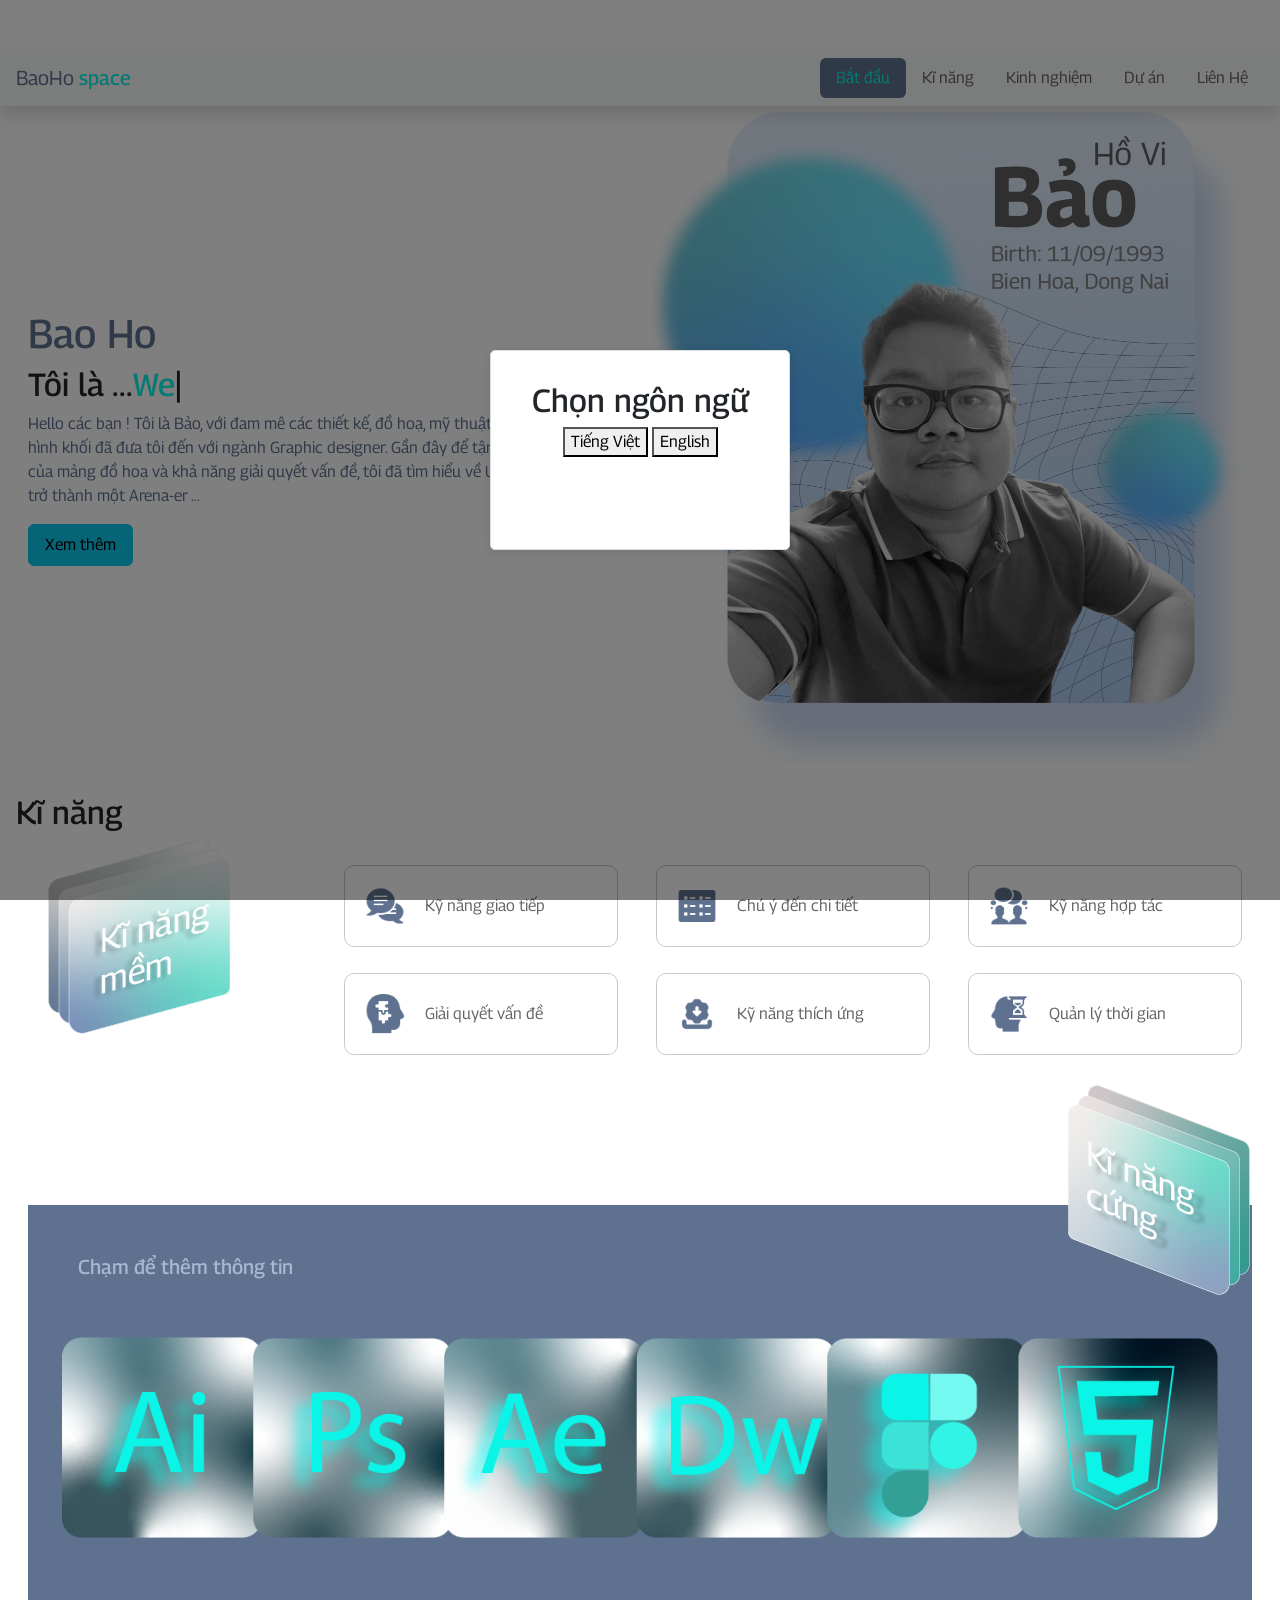
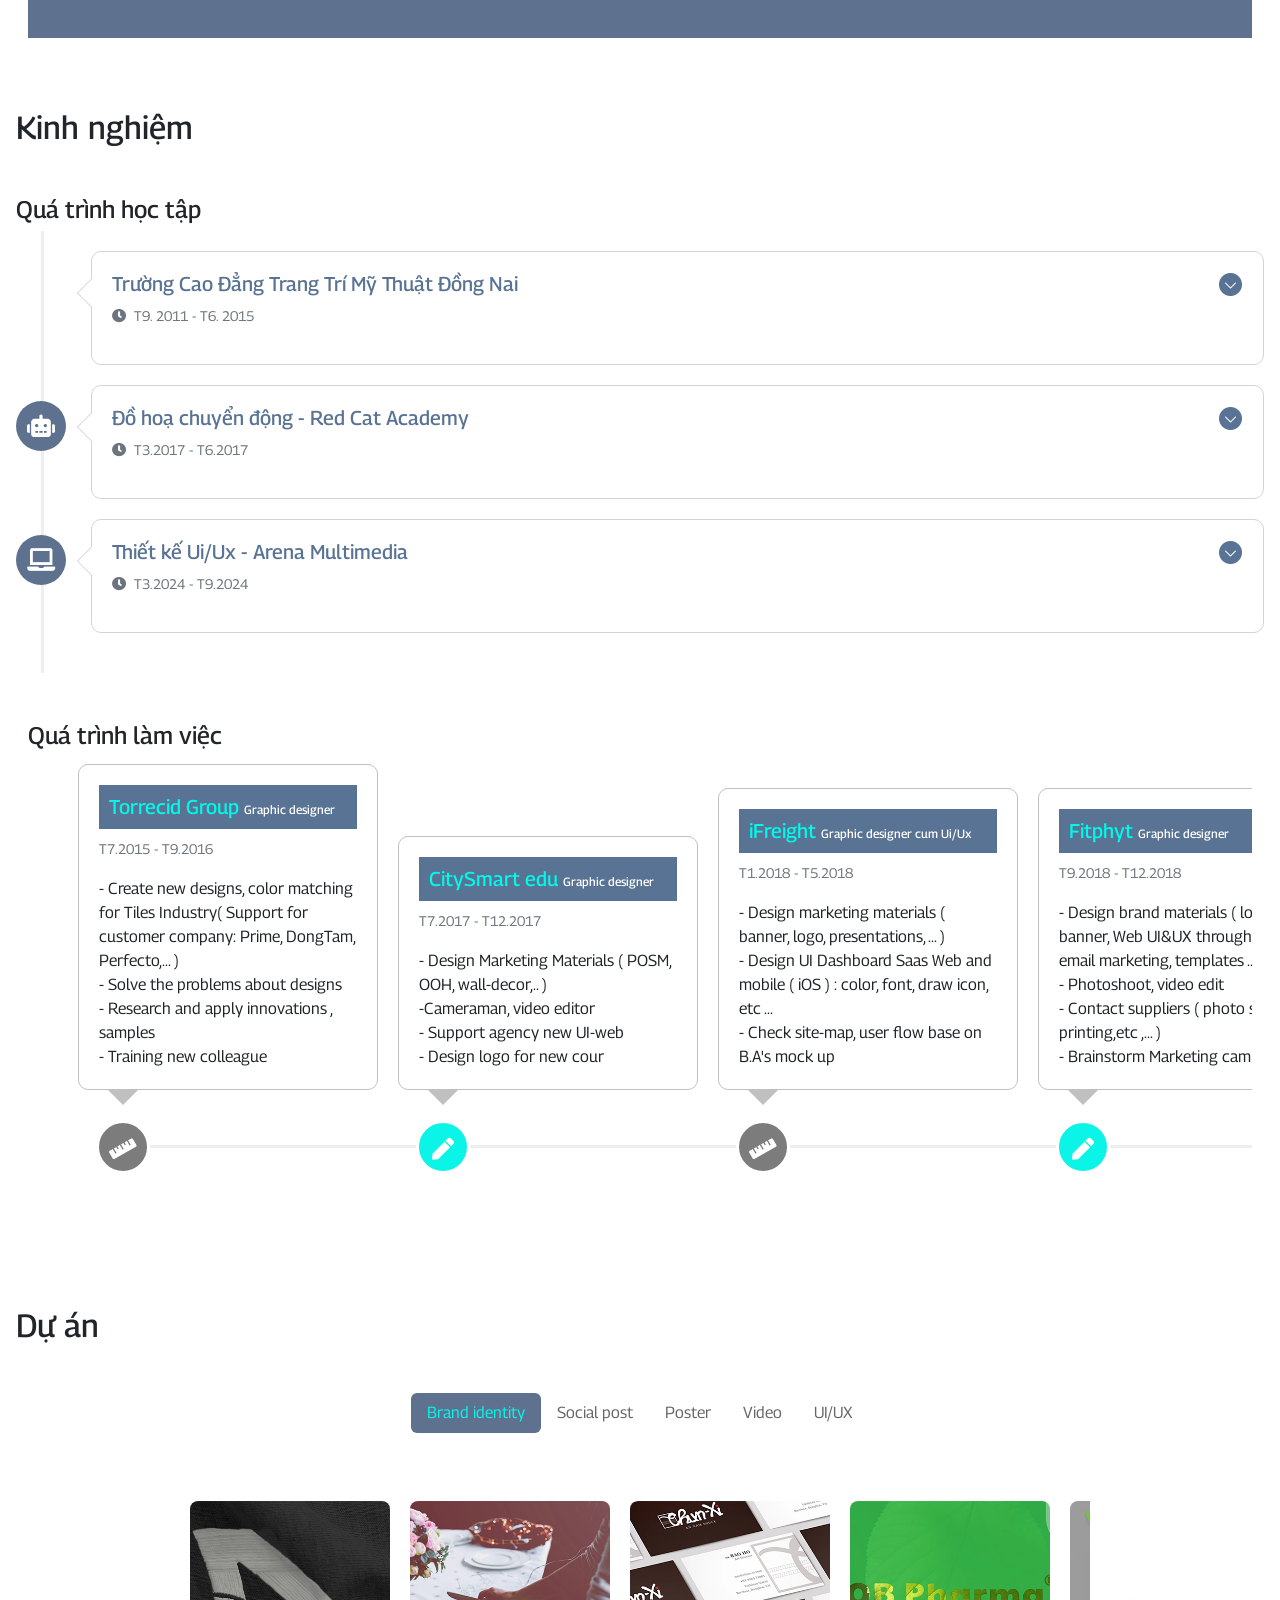
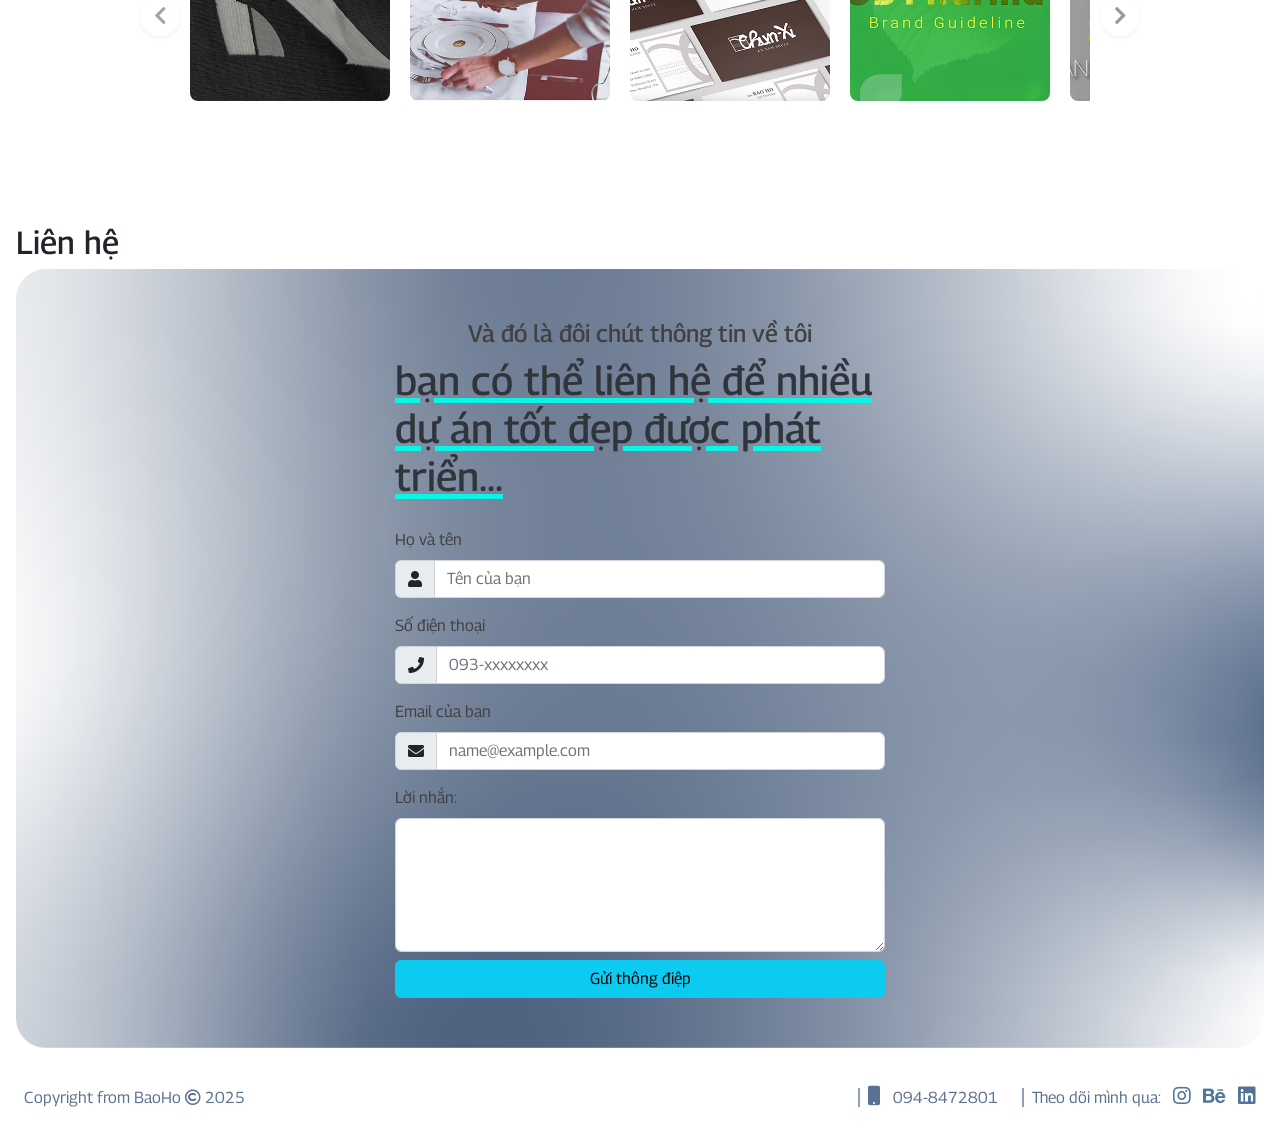
==== commit faed3b31: "Update index.html" ====
--- a/vi/index.html
+++ b/vi/index.html
@@ -4,14 +4,14 @@
 <meta charset="UTF-8">
 <title>BaoHo-Porfolio</title>
 	<meta name="viewport" content="width=device-width, initial-scale=1">
-	<link rel="stylesheet" href="/css/all.min.css">
-	<link rel="stylesheet" href="/css/bootstrap.css">
-	<link rel="stylesheet" href="/css/style-11.css">
-	<link rel="stylesheet" href="/css/aos.css">
+	<link rel="stylesheet" href="../css/all.min.css">
+	<link rel="stylesheet" href="../css/bootstrap.css">
+	<link rel="stylesheet" href="../css/style-11.css">
+	<link rel="stylesheet" href="../css/aos.css">
 	<link rel="preconnect" href="https://fonts.googleapis.com">
 <link rel="preconnect" href="https://fonts.gstatic.com" crossorigin>
 <link href="https://fonts.googleapis.com/css2?family=Georama:ital,wght@0,100..900;1,100..900&display=swap" rel="stylesheet">
-	<script src="js/bootstrap.bundle.min.js"></script>
+	<script src="../js/bootstrap.bundle.min.js"></script>
 	
 </head>
 
@@ -25,7 +25,7 @@
 </div>
  
 	<div id="loading-animation" style="position: fixed; top: 50%; left: 50%; transform: translate(-50%, -50%); background-color: white; padding: 20px; border: 1px solid #ccc; box-shadow: 0 0 10px rgba(0, 0, 0, 0.2); z-index: 1001; display: none;">
-    <img id="loading-media" src="video/Test-character-hi.gif" alt="Loading...">
+    <img id="loading-media" src="../video/Test-character-hi.gif" alt="Loading...">
   </div>
 	
 	<!---Phần Spyscrool--->
@@ -1030,12 +1030,12 @@
     </div>
 </div>
 	
-	<script src="/js/jquery-3.6.0.min.js"></script>
+	<script src="../js/jquery-3.6.0.min.js"></script>
 	<script src="../js/pop-up-lang.js"></script>
-	<script src="/js/jquery.waypoints.min.js"></script>
-	<script src="/js/jquery.countup.js"></script>
-	<script src="/js/aos.js"></script>
-	<script src="/js/typed.js"></script>
-	<script src="/js/control-type.js"></script>
+	<script src="../js/jquery.waypoints.min.js"></script>
+	<script src="../js/jquery.countup.js"></script>
+	<script src="../js/aos.js"></script>
+	<script src="../js/typed.js"></script>
+	<script src="../js/control-type.js"></script>
 </body>
 </html>
--- a/css/style-11.css
+++ b/css/style-11.css
@@ -62,6 +62,15 @@
   margin: 0 auto; /* Căn giữa */
 	filter: grayscale(0%);
 }
+#language-popup, #language-popup-overlay {
+    opacity: 1;
+    transition: opacity 0.3s ease-in-out;
+}
+
+.hidden {
+    opacity: 0 !important;
+}
+
 
 .nav .nav-item .nav-link{ color:#666666 }
 
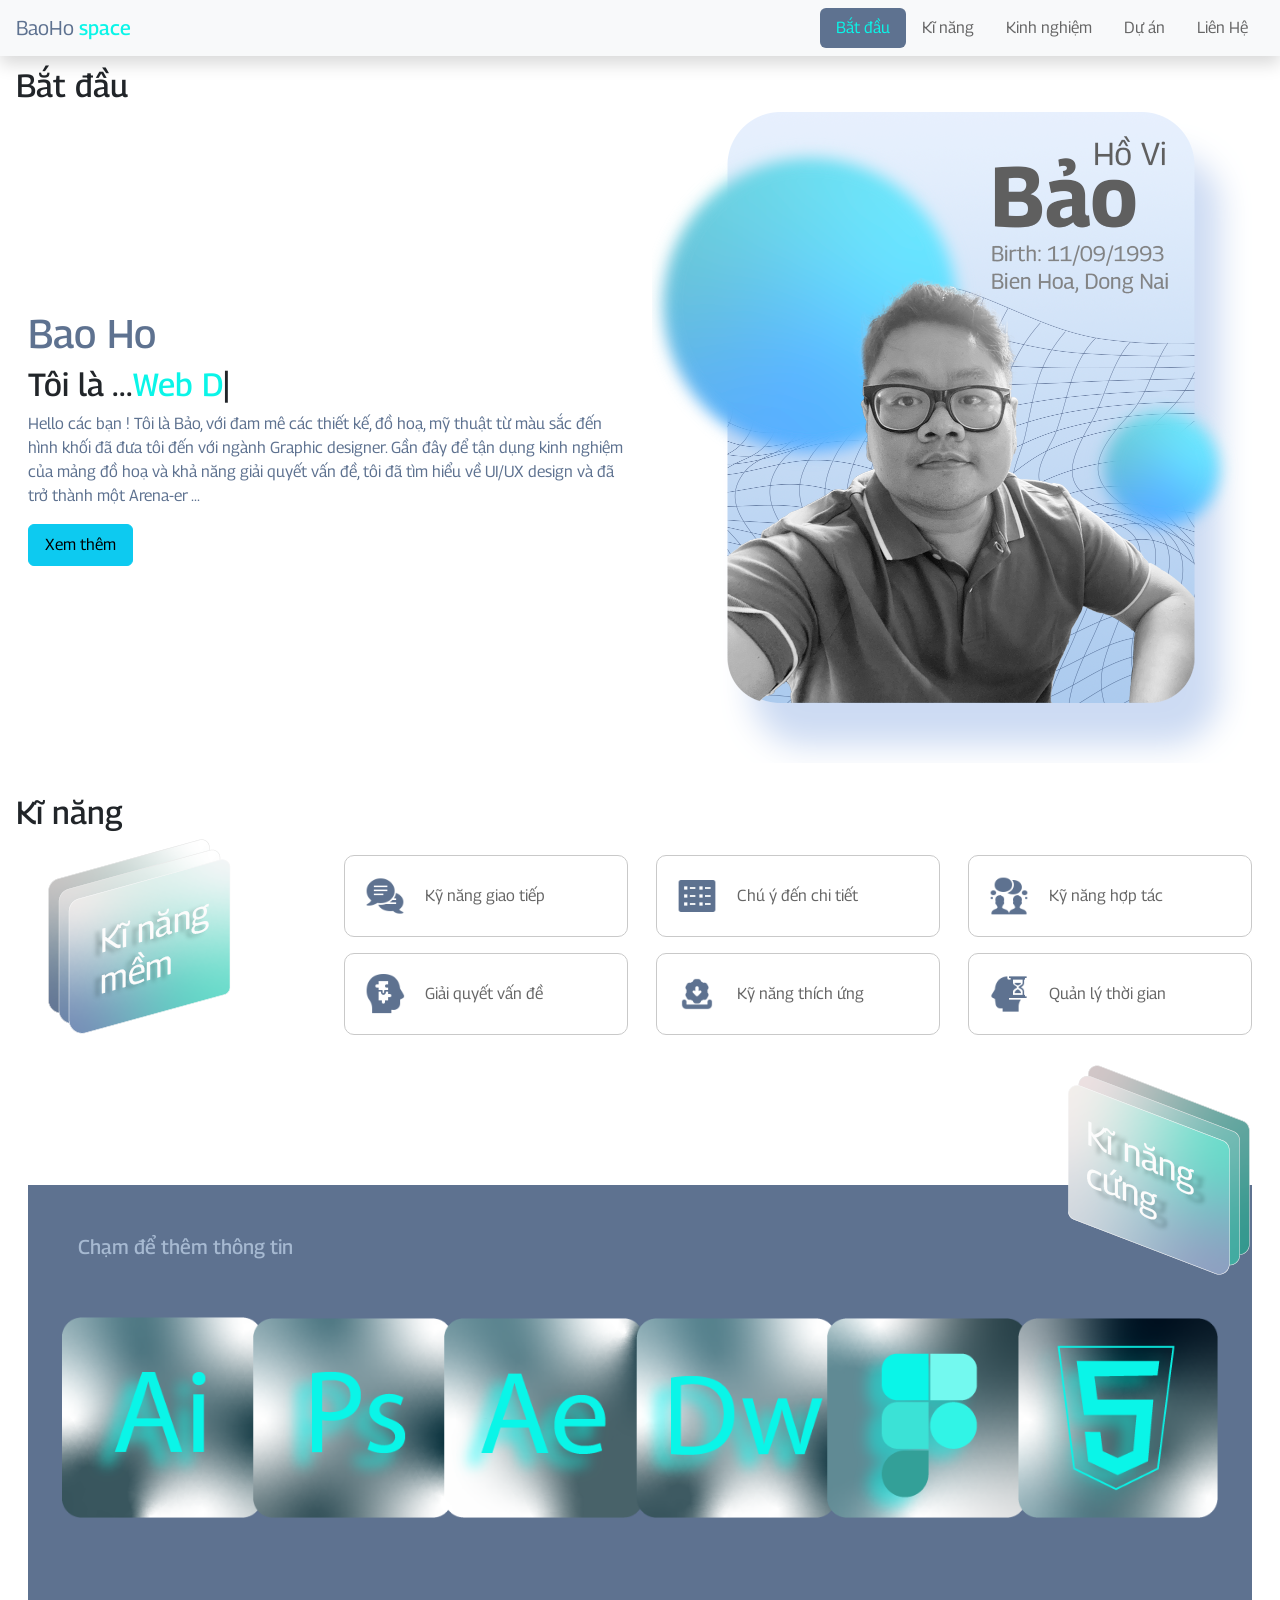
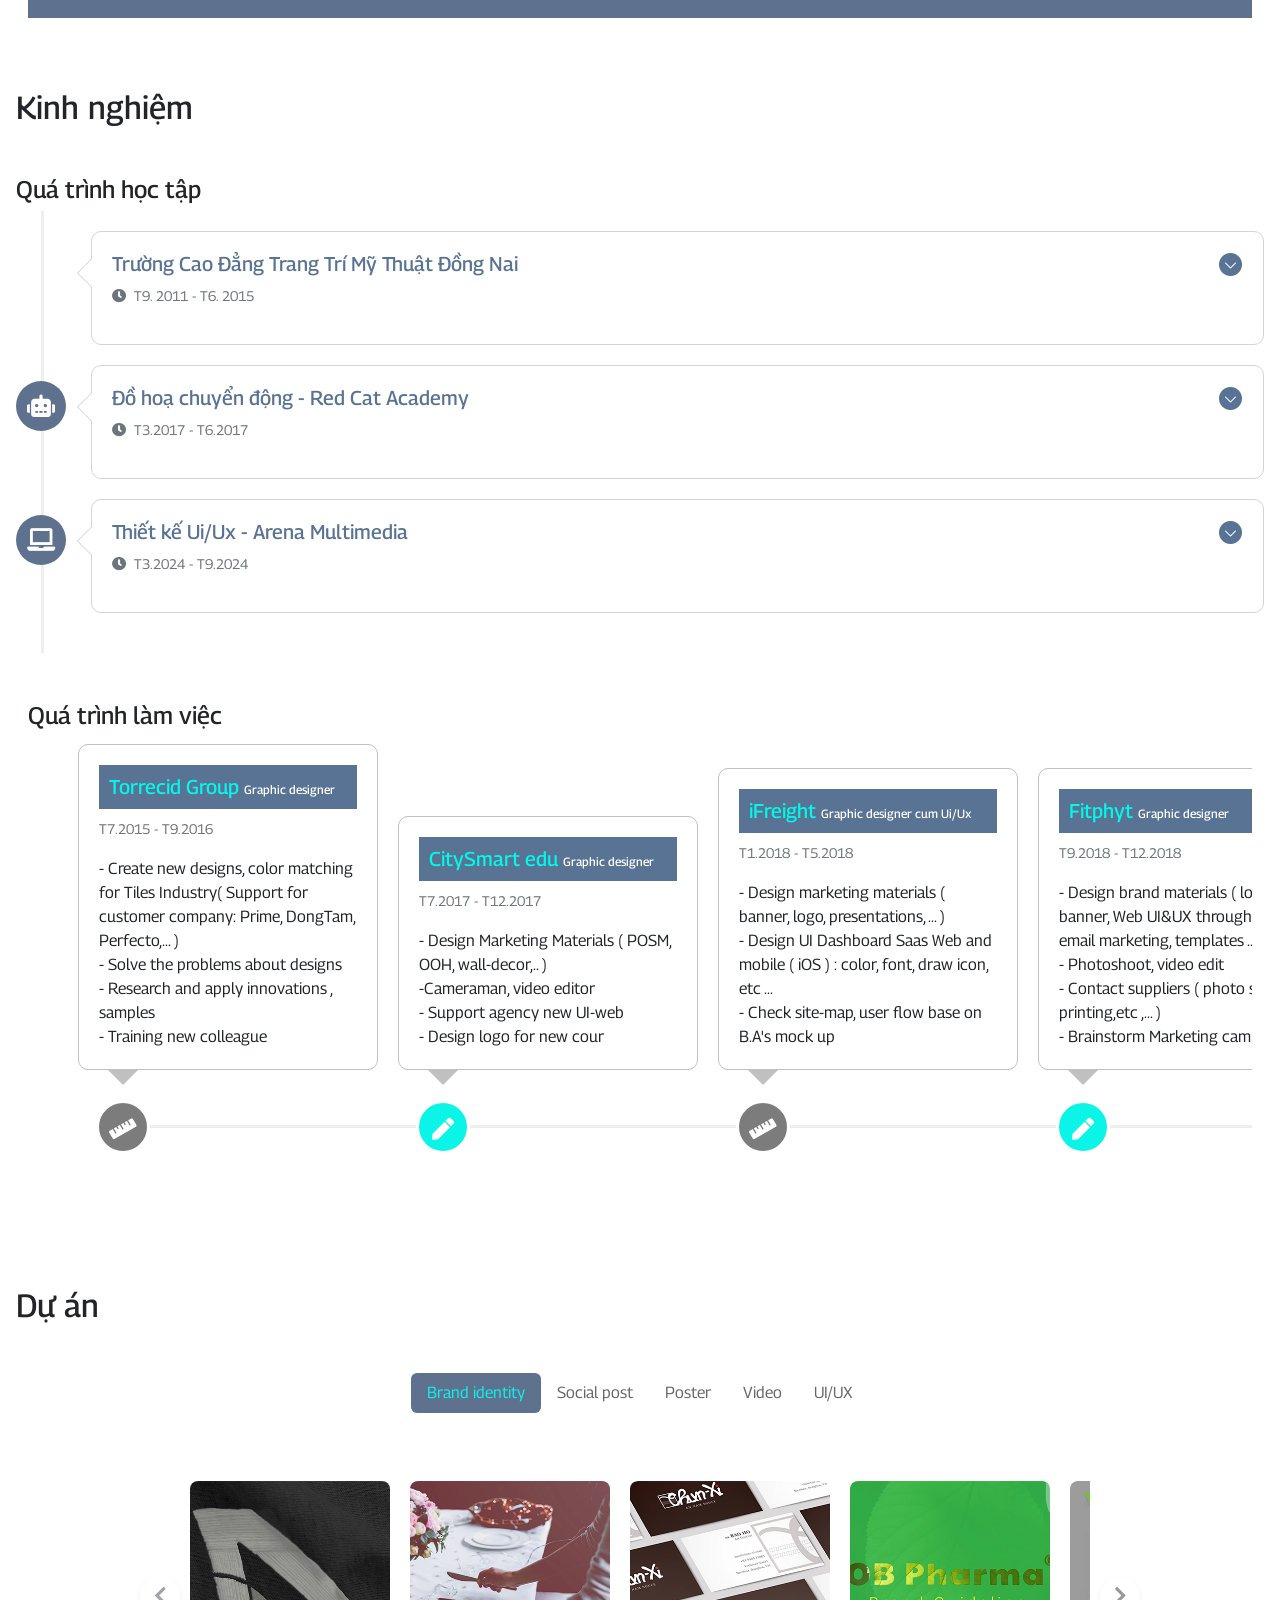
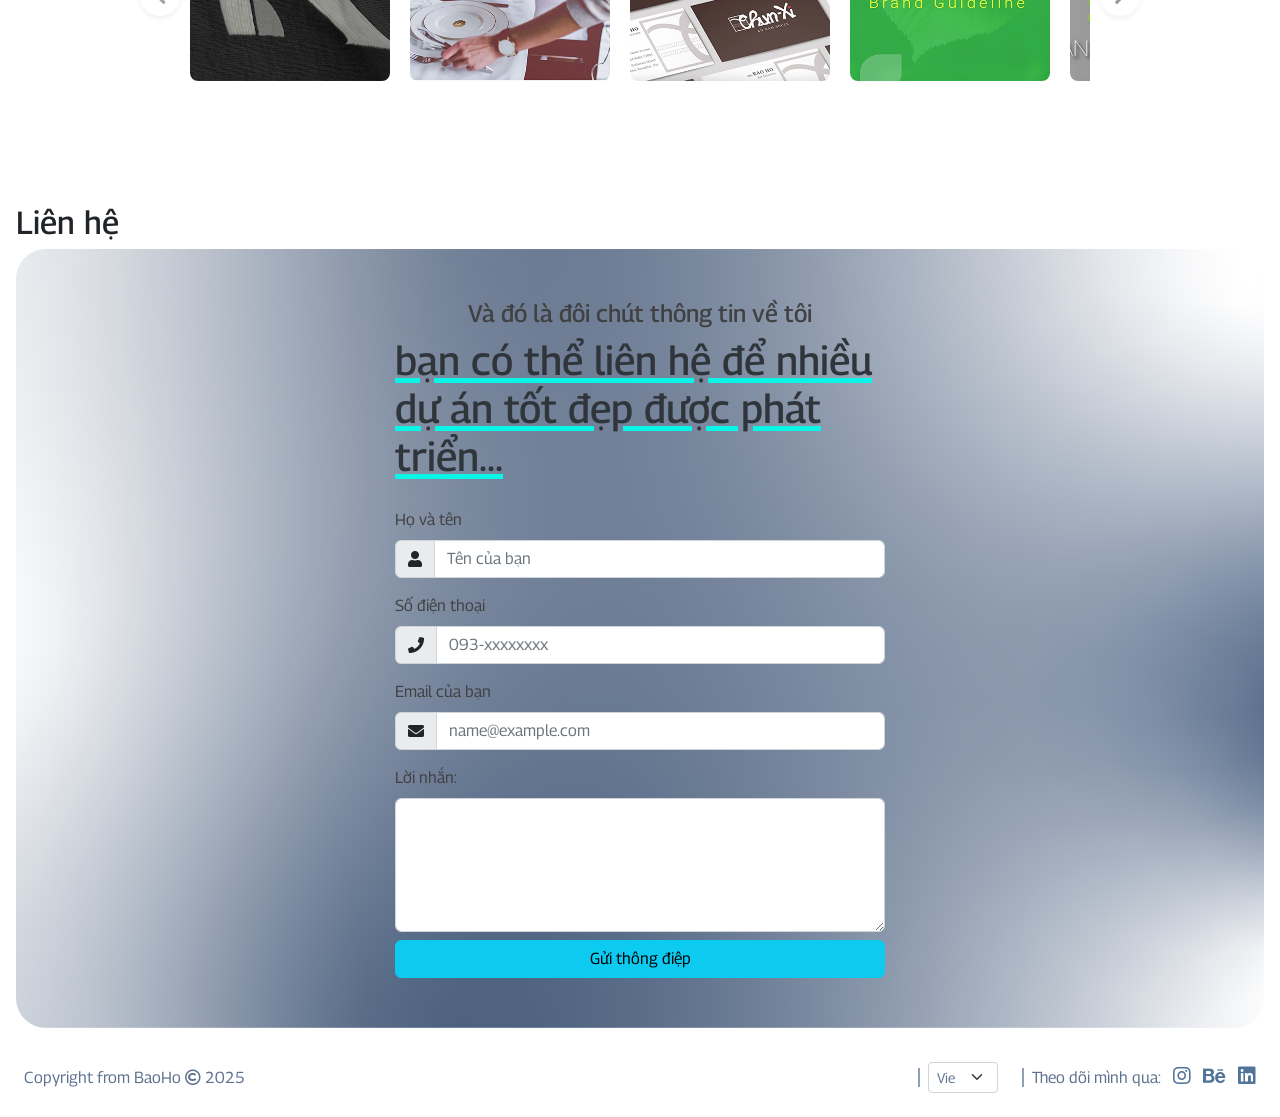
==== commit 2bf3172b: "Add files via upload" ====
--- a/vi/index.html
+++ b/vi/index.html
@@ -13,23 +13,12 @@
 <link href="https://fonts.googleapis.com/css2?family=Georama:ital,wght@0,100..900;1,100..900&display=swap" rel="stylesheet">
 	<script src="../js/bootstrap.bundle.min.js"></script>
 	
+	
 </head>
 
 <body style="padding-top:50px">
-	<!---Pop-up Language--->
-	<div id="language-popup-overlay" style="position: fixed; top: 0; left: 0; width: 100%; height: 100%; background-color: rgba(0, 0, 0, 0.5); z-index: 999; display:none;"></div>
-	<div id="language-popup">
-  <h2>Chọn ngôn ngữ</h2>
-  <button onclick="loadContent('vi')">Tiếng Việt</button>
-<button onclick="loadContent('en')">English</button>
-</div>
- 
-	<div id="loading-animation" style="position: fixed; top: 50%; left: 50%; transform: translate(-50%, -50%); background-color: white; padding: 20px; border: 1px solid #ccc; box-shadow: 0 0 10px rgba(0, 0, 0, 0.2); z-index: 1001; display: none;">
-    <img id="loading-media" src="../video/Test-character-hi.gif" alt="Loading...">
-  </div>
 	
 	<!---Phần Spyscrool--->
-	<div id="main-content">
 		<nav id="navbar-example2" class="navbar bg-light px-3 mb-3 fixed-top shadow">
   <a class="navbar-brand text-primary" href="#">BaoHo <span class="georama text-info">space</span></a>
   <ul class="nav nav-pills">
@@ -1004,7 +993,10 @@
 		
   <div class="d-flex bd-highlight text-primary">
   <div class="p-2 flex-grow-1 bd-highlight">Copyright from BaoHo <span><i class="far fa-copyright"></i></span> 2025&nbsp;&nbsp;</div>
-	  <div class="p-2  bd-highlight"><span class="sm-line mx-2"></span> <i class="fas fa-mobile fs-5 me-2" style="color: #597394"> </i> 094-8472801</div>
+  <div class="p-2  bd-highlight "><span class="sm-line mx-2"></span><select id="language-switcher" class="form-select form-select-sm" style="width: auto; display: inline-block; color:#5e7290; margin-top: -10px;">
+    <option value="vi">Vie</option>
+    <option value="en">Eng</option>
+  </select></div>
   <div class="p-2  bd-highlight social-net"> <span class="sm-line mx-2"></span>
 	  Theo dõi mình qua:
 	  <a href="https://www.instagram.com/bao_ho_/"><i class="fab fa-instagram fs-5 mx-2"></i></a>
@@ -1013,7 +1005,7 @@
 	</div>
 		</div>
 	
-</div>
+
 		</div><!-- Div cuối cùng Spyscroll -->
 	
 	<!-- Modal cho xem ảnh fullscreen -->
@@ -1031,7 +1023,7 @@
 </div>
 	
 	<script src="../js/jquery-3.6.0.min.js"></script>
-	<script src="../js/pop-up-lang.js"></script>
+	<script src="../js/lang-Switch.js"></script>
 	<script src="../js/jquery.waypoints.min.js"></script>
 	<script src="../js/jquery.countup.js"></script>
 	<script src="../js/aos.js"></script>
--- a/css/style-11.css
+++ b/css/style-11.css
@@ -9,13 +9,24 @@
   font-variation-settings:
     "wdth" 100;
 }
+
+html {
+  box-sizing: border-box;
+}
+
+*, *::before, *::after {
+  box-sizing: inherit;
+}
+
 body{
 	font-family:Georama;
 	}
 #main-content{filter: blur(10px) grayscale(100%);
-  transition: filter 0.3s ease-in-out;}
+  transition: filter 0.3s ease-in-out;position: relative;
+    z-index: 1;}
 #main-content.language-selected {
 	filter: blur(0px) grayscale(0%); font-family:Georama;}
+
 section{ 
 width: 100%;
 	min-height: 400px;
@@ -37,8 +48,20 @@
   z-index: 1000;/* Đảm bảo pop-up nằm trên lớp phủ */
 min-width:300px;
 	min-height:200px;
-}
-
+	display: none;
+}
+#language-popup-overlay {
+    position: fixed;
+    top: 0;
+    left: 0;
+    width: 100%;
+    height: 100%;
+    background-color: rgba(0, 0, 0, 0.5);
+    z-index: 999;
+    display: none; /* Ẩn overlay ban đầu */
+    pointer-events: none; /* Ngăn chặn tương tác với overlay */
+}
+#language-popup-overlay.language-selected { pointer-events: none; /* Vô hiệu hóa tương tác */ opacity: 0.5; /* Giảm độ sáng để cho thấy rằng nó không thể tương tác */ }
 #loading-animation {
   position: fixed;
   top: 50%;
@@ -62,15 +85,19 @@
   margin: 0 auto; /* Căn giữa */
 	filter: grayscale(0%);
 }
-#language-popup, #language-popup-overlay {
+
+
+/* Hiệu ứng fade-in */
+.fade-in {
+  opacity: 0;
+  animation: fadeIn 1s ease forwards;
+}
+
+@keyframes fadeIn {
+  to {
     opacity: 1;
-    transition: opacity 0.3s ease-in-out;
-}
-
-.hidden {
-    opacity: 0 !important;
-}
-
+  }
+}
 
 .nav .nav-item .nav-link{ color:#666666 }
 
@@ -85,7 +112,9 @@
 	.hocvan-hide{display:flex ; flex-direction: column}
 	.skill{ margin-top: 180px}
 	.bg-lienhe .lienhe h1{padding-left: 20px}
-	
+	.soft1 p{ font-size: 0.8em; word-wrap: break-word;
+    overflow-wrap: break-word;
+    hyphens: auto;}
 }
 
 .hide {display: none}
@@ -152,7 +181,7 @@
 	animation-timing-function: ease-in-out;
 	animation-direction: alternate
 }
-.knm-icon{position: relative}
+.knm-icon{position: relative; display:flex}
 .soft1 p{margin:0; padding:0}
 .soft1{ display: flex;
 align-items:center;
@@ -161,6 +190,7 @@
 border-radius: 10px;
 color: #666666;
 margin:10px 10px 0 0
+border-box:
 }
 
 .knc-icon{
@@ -962,8 +992,10 @@
 	h4{font-size: 2em}
 	h5{font-size: 1.75em}
 	section{min-height:600px; margin:10rem 0}
+  .eng-knm{ transform: translateY(-15%) scale(0.8);}
 	.knm-icon img{min-width: 250px; position:absolute; top:-40px; margin-left: 100px}
 	.hardskill{ margin-top: 170px}
+  .eng-knc{ transform: translateY(-12%) scale(0.8);}
 	.knc-1 img{ width:70%}
 	.knc-icon img{min-width: 250px}
 	.proj { margin-top: 250px; transform: scale(1.7)}
@@ -977,4 +1009,9 @@
 left: 80%}
 	.bg-lienhe{margin: 50px 0}
 	.btn-info { font-size: 1.5rem}
-}+  #language-switcher{
+   transform: scale(1.5);}
+   .social-net a i{
+    transform: scale(1.5);}
+    
+   }
